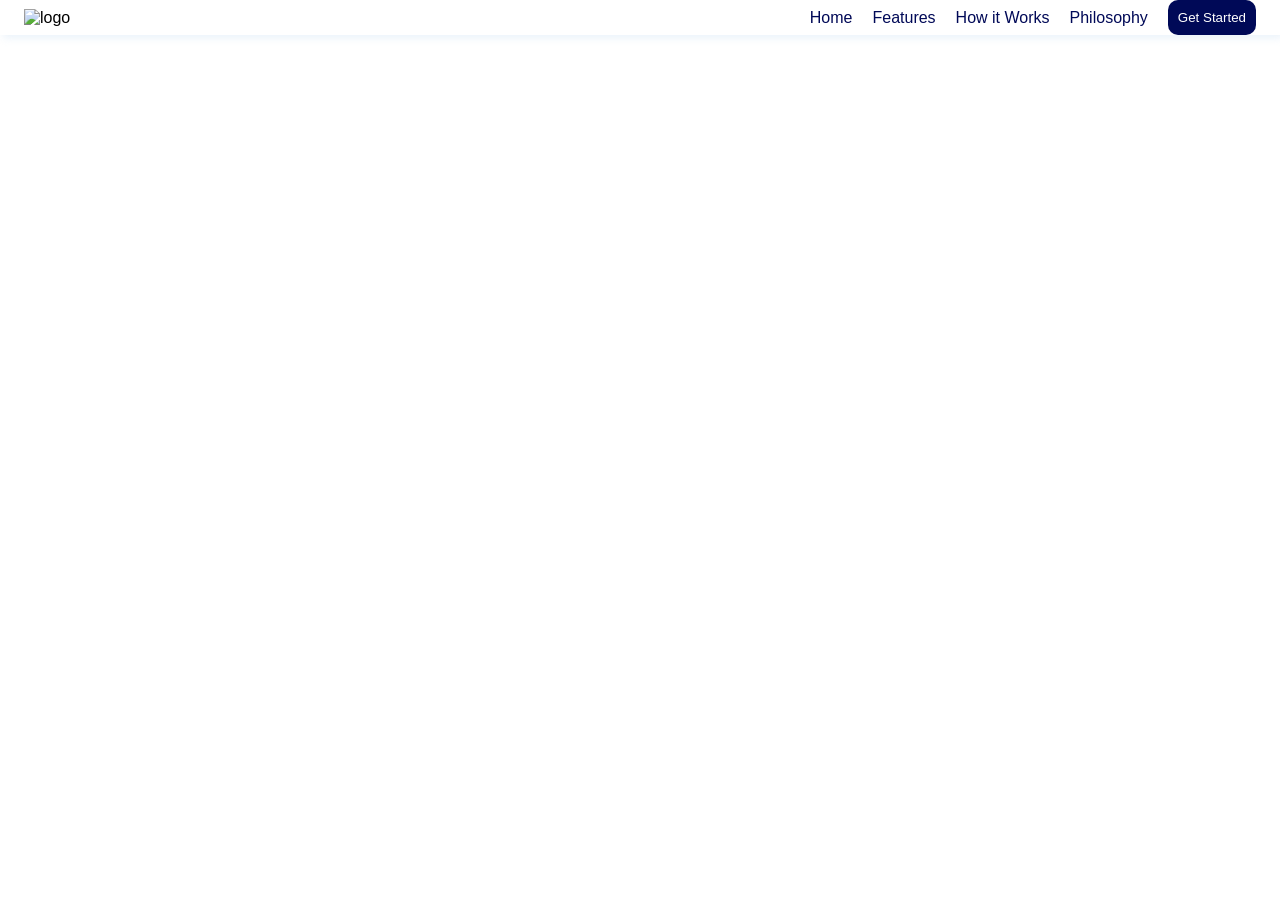
==== index.html @ 7e70143f "update script.js dan styles.css" ====
<!doctype html>
<html lang="en">
  <head>
    <meta charset="UTF-8" />
    <meta name="viewport" content="width=device-width, initial-scale=1.0" />
    <title>TARCHIVER-LITE</title>
    <link rel="stylesheet" href="assets/style.css" />
  </head>
  <body>
    <header>
      <nav>
        <div class="logo">
          <img
            src="assets/img/Logo_TArchiver_Lite-removebg-preview.png"
            alt="logo"
          />
        </div>
        <!-- menu untuk versi desktop -->
        <ul class="desktop-menu">
          <li><a href="#home">Home</a></li>
          <li><a href="#features">Features</a></li>
          <li><a href="#hiw">How it Works</a></li>
          <li><a href="#philosophy">Philosophy</a></li>
          <li><button>Get Started</button></li>
        </ul>
        <!-- Tombol Hamburger Menu -->
        <div class="hamburger-menu">
          <div class="bar"></div>
          <div class="bar"></div>
          <div class="bar"></div>
        </div>

        <!-- menu untuk versi mobile -->
        <ul class="mobile-menu">
          <li><a href="#home">Home</a></li>
          <li><a href="#features">Features</a></li>
          <li><a href="#hiw">How it Works</a></li>
          <li><a href="#philosophy">Philosophy</a></li>
          <li><button>Get Started</button></li>

          <button class="close-btn">V</button>
        </ul>
      </nav>
    </header>

    <main>
      <secttion id="home"></secttion>
      <section id="features"></section>
      <section id="hiw"></section>
      <section id="philosophy"></section>
    </main>

    <footer>

    </footer>
    <script src="assets/script.js"></script>
  </body>
</html>
---- assets/style.css ----
/* Reset CSS */
* {
  padding: 0;
  margin: 0;
  box-sizing: border-box;
  list-style: none;
  text-decoration: none;
}

:root {
  --background-color: #fff;
  --primary-color: #000957;
  --hover-color: #577bc1;
  --secondary-color: #ffeb00;
}

body {
  font-family: Arial, Helvetica, sans-serif;
}

/* Style navbar */
nav {
  position: fixed;
  background-color: #fff;
  width: 100%;
  display: flex;
  justify-content: space-between;
  align-items: center;
  padding: 0 1.5rem;
  box-shadow: 3px 3px 8px 0px rgba(187, 213, 239, 0.3);
}

nav .logo img {
  height: 50px;
  width: auto;
}

/* Style navbar desktop */
nav ul.desktop-menu {
  display: flex;
  align-items: center;
  gap: 20px;
}

/* Style list menu */
nav ul li a {
  color: var(--primary-color);
  position: relative;
}

nav ul li a::after {
  content: "";
  position: absolute;
  left: 0;
  bottom: 0;
  width: 0;
  height: 2px;
  background-color: var(--secondary-color);
  transition: width 0.5s ease;
}

nav ul li a:hover {
  color: var(--hover-color);
}

nav ul li a:hover::after {
  width: 100%;
}

nav ul li button {
  padding: 10px 10px;
  border: none;
  border-radius: 10px;
  color: var(--background-color);
  background-color: var(--primary-color);
  transition: all 0.2s ease-in-out;
}

nav ul li button:hover {
  color: var(--background-color);
  background-color: var(--hover-color);
}

/* Style hamburger-menu */
.hamburger-menu {
  width: 30px;
  height: 20px;
  display: none;
  flex-direction: column;
  justify-content: space-between;
  cursor: pointer;
}

.hamburger-menu .bar {
  height: 3px;
  width: 100%;
  background-color: var(--primary-color);
  transition: all 0.3s ease-in-out;
}

.hamburger-menu.is-active .bar:nth-child(1) {
  transform: translateY(9px) rotate(45deg);
}
.hamburger-menu.is-active .bar:nth-child(2) {
  opacity: 0;
}
.hamburger-menu.is-active .bar:nth-child(3) {
  transform: translateY(-9px) rotate(-45deg);
}

/* Style navbar mobile */
nav ul.mobile-menu {
  position: absolute;
  display: none;
  flex-direction: column;
  justify-content: center;
  align-items: center;
  gap: 20px;
  top: 0;
  left: 0;
  height: 100vh;
  padding: 1.5rem;
  width: 300px;
  background-color: var(--background-color);
  border-right: 2px solid var(--primary-color);
  box-shadow: 3px 3px 8px 0px rgba(187, 213, 239, 0.3);
  transition: ease-in-out;
}



nav ul.mobile-menu.is-open {
  display: flex;
}

/* Ukuran Tablet */
@media (max-width: 767px) {
  nav ul.desktop-menu li {
    display: none;
  }
  .hamburger-menu {
    display: flex;
  }
}

/* Ukuran Handphone */
@media (max-width: 480px) {
  nav ul.mobile-menu {
    width: 100%;
    height: 70vh;
    border-right: 0px;
    border-bottom: 2px solid var(--primary-color);
  }
  nav ul.mobile-menu .close-btn{
  content: "V";
  position: absolute;
  text-align: center;
  bottom: -15px;
  padding: 0.3rem;
  border-radius: 50px;
  width: 1.3rem;
  background-color: var(--primary-color);
  color: var(--secondary-color);
  border: none;
}
}
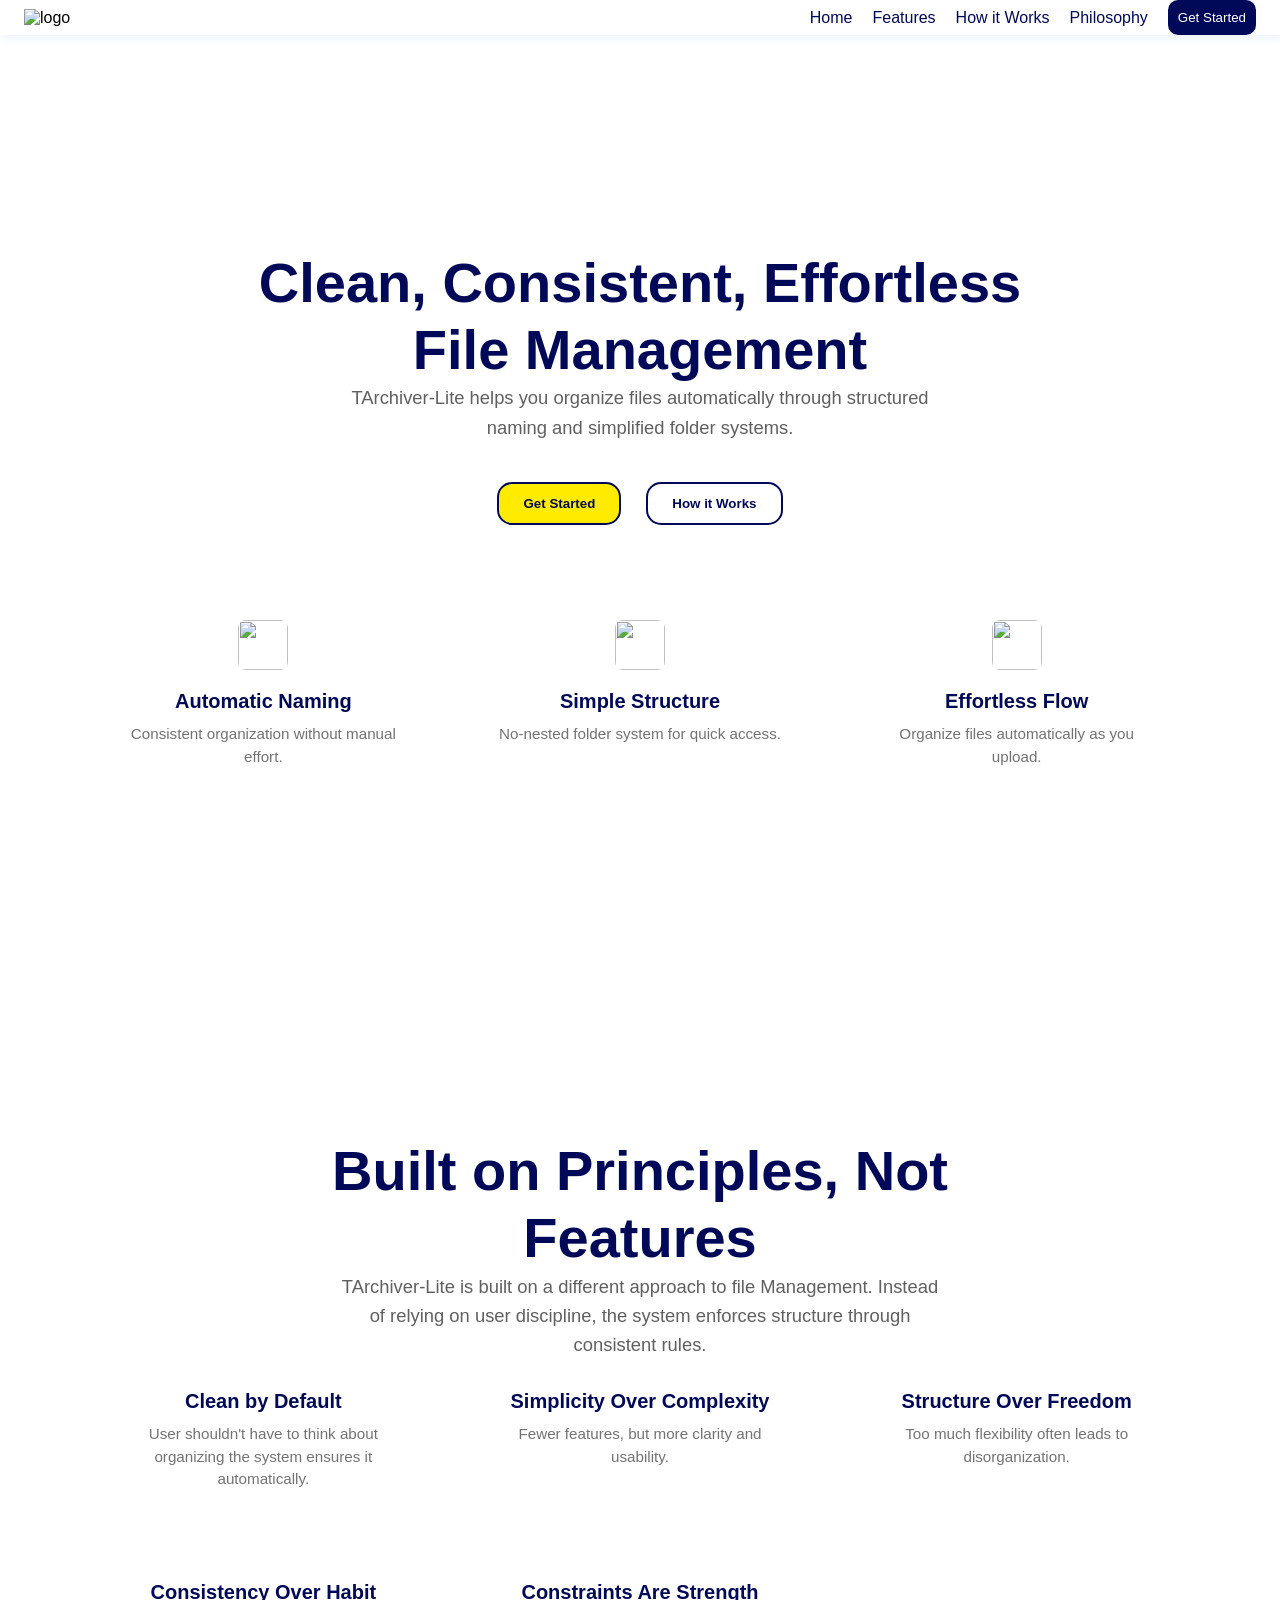
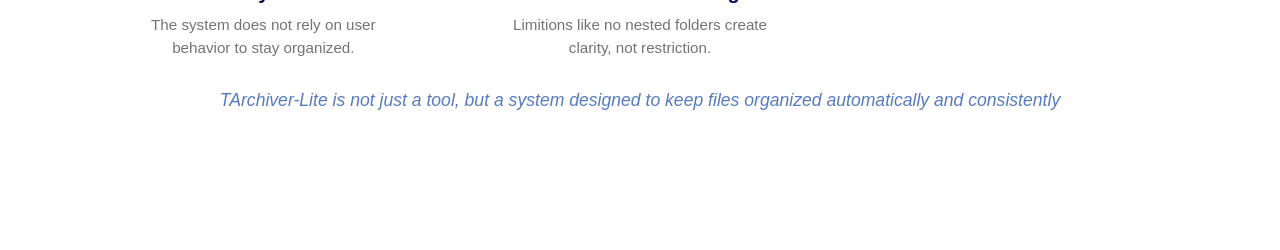
==== commit 12e4c058: "menambahkan section philosophy" ====
--- a/index.html
+++ b/index.html
@@ -44,15 +44,98 @@
     </header>
 
     <main>
-      <secttion id="home"></secttion>
+      <section id="home">
+        <div class="container-home">
+          <div class="hero-content">
+            <h1 class="title">Clean, Consistent, Effortless File Management</h1>
+            <p class="subtitle">
+              TArchiver-Lite helps you organize files automatically through
+              structured naming and simplified folder systems.
+            </p>
+          </div>
+
+          <div class="cta">
+            <button class="btn-primary">Get Started</button>
+            <button class="btn-secondary">How it Works</button>
+          </div>
+
+          <div class="features-points">
+            <div class="feature-card">
+              <img
+                src="assets/img/rename.svg"
+                alt=""
+                class="icon-placeholder"
+              />
+              <h3>Automatic Naming</h3>
+              <p>Consistent organization without manual effort.</p>
+            </div>
+            <div class="feature-card">
+              <img
+                src="assets/img/folder-open.svg"
+                alt=""
+                class="icon-placeholder"
+              />
+              <h3>Simple Structure</h3>
+              <p>No-nested folder system for quick access.</p>
+            </div>
+            <div class="feature-card">
+              <img
+                src="assets/img/swap-diagonal.svg"
+                alt=""
+                class="icon-placeholder"
+              />
+              <h3>Effortless Flow</h3>
+              <p>Organize files automatically as you upload.</p>
+            </div>
+          </div>
+        </div>
+      </section>
       <section id="features"></section>
       <section id="hiw"></section>
-      <section id="philosophy"></section>
+      <section id="philosophy">
+        <div class="container-philosophy">
+
+          <!-- Hero Philosophy -->
+           <div class="hero-philosophy">
+            <h1 class="title">Built on Principles, Not Features</h1>
+            <p class="subtitle">TArchiver-Lite is built on a different approach to file Management.
+            Instead of relying on user discipline, the system enforces structure through consistent rules.
+            </p>
+           </div>
+
+           <!-- Core Principles -->
+            <div class="feature-philosophy">
+              <div class="philosophy-card">
+                <h3>Clean by Default</h3>
+                <p>User shouldn't have to think about organizing the system ensures it automatically.</p>
+              </div>
+              <div class="philosophy-card">
+                <h3>Simplicity Over Complexity</h3>
+                <p>Fewer features, but more clarity and usability.</p>
+              </div>
+              <div class="philosophy-card">
+                <h3>Structure Over Freedom</h3>
+                <p>Too much flexibility often leads to disorganization.</p>
+              </div>
+              <div class="philosophy-card">
+                <h3>Consistency Over Habit</h3>
+                <p>The system does not rely on user behavior to stay organized.</p>
+              </div>
+              <div class="philosophy-card">
+                <h3>Constraints Are Strength</h3>
+                <p>Limitions like no nested folders create clarity, not restriction.</p>
+              </div>
+            </div>
+
+            <!-- Closing -->
+             <div class="closing-philosophy">
+              <p>TArchiver-Lite is not just a tool, but a system designed to keep files organized automatically and consistently</p>
+             </div>
+        </div>
+      </section>
     </main>
 
-    <footer>
-
-    </footer>
+    <footer></footer>
     <script src="assets/script.js"></script>
   </body>
 </html>
--- a/assets/style.css
+++ b/assets/style.css
@@ -16,6 +16,13 @@
 
 body {
   font-family: Arial, Helvetica, sans-serif;
+  display: flex;
+  flex-direction: column;
+}
+
+header{
+  background-color: var(--background-color);
+  z-index: 1000;
 }
 
 /* Style navbar */
@@ -28,6 +35,7 @@
   align-items: center;
   padding: 0 1.5rem;
   box-shadow: 3px 3px 8px 0px rgba(187, 213, 239, 0.3);
+  z-index: 1000;
 }
 
 nav .logo img {
@@ -121,13 +129,162 @@
   height: 100vh;
   padding: 1.5rem;
   width: 300px;
+  background-color: white;
+  border-right: 2px solid var(--primary-color);
+  transition: ease-in-out;
+  z-index: 1000;
+}
+
+
+main{
+  display: flex;
+  flex-direction: column;
+  margin-top: 50px;
+}
+
+/* Style home */
+section#home,
+section#philosophy{
+  padding: 3rem 0 0;
+  display: flex;
+  width: 100%;
+  min-height: 100vh;
   background-color: var(--background-color);
-  border-right: 2px solid var(--primary-color);
-  box-shadow: 3px 3px 8px 0px rgba(187, 213, 239, 0.3);
-  transition: ease-in-out;
-}
-
-
+  align-items: center;
+  justify-content: center;
+}
+
+.container-home,
+.container-philosophy {
+  max-width: 1100px;
+  width: 100%;
+  text-align: center;
+}
+
+.hero-content{
+  margin-bottom: 40px;
+}
+
+.title{
+  font-size: clamp(2rem, 5vw, 3.5rem);
+  line-height: 1.2;
+  margin-bottom: 20px;
+  max-width: 800px;
+  margin : 0 auto 0 auto;
+  color: var(--primary-color);
+}
+
+.subtitle{
+  font-size: clamp(0.10rem, 5vw, 1.15rem);
+  line-height: 1.6;
+  max-width: 600px;
+  margin: 0 auto;
+  opacity: 0.8;
+  color: #393939;
+}
+
+.cta{
+  display: flex;
+  gap: 25px;
+  justify-content: center;
+  margin-bottom: 65px;
+}
+
+.cta button{
+  padding: 12px 24px;
+  cursor: pointer;
+  font-weight: 600;
+  color: var(--primary-color);
+  border: 2px solid var(--primary-color);
+  border-radius: 15px;
+}
+
+.cta button.btn-primary{
+  background-color: var(--secondary-color);
+  transition: all 0.3s ease;
+}
+.cta button.btn-primary:hover{
+  background-color: #fbf28d;
+  transform: scale(1.05);
+  color: #343d8a;
+}
+
+.cta button.btn-secondary{
+  background-color: transparent;
+  transition: all 0.3s ease;
+}
+.cta button.btn-secondary:hover{
+  background-color: var(--primary-color);
+  color: var(--background-color)
+}
+
+
+.features-points {
+  display: grid;
+  grid-template-columns: repeat(auto-fit, minmax(280px, 1fr));
+  gap: 30px;
+}
+
+.feature-card {
+  padding: 30px;
+  display: flex;
+  flex-direction: column;
+  align-items: center;
+}
+
+.icon-placeholder {
+  width: 50px;
+  height: 50px;
+  margin-bottom: 20px;
+  fill: var(--secondary-color);
+  border-radius: 8px;
+}
+
+.feature-card h3 {
+  margin-bottom: 10px;
+  font-size: 1.25rem;
+  color: var(--primary-color);
+}
+
+.feature-card p {
+  font-size: 0.95rem;
+  line-height: 1.5;
+  opacity: 0.7;
+  color: #393939;
+}
+
+/* Philosophy-Style */
+.feature-philosophy {
+  display: grid;
+  grid-template-columns: repeat(auto-fit, minmax(280px, 1fr));
+  gap: 30px;
+}
+
+.philosophy-card {
+  padding: 30px;
+  display: flex;
+  flex-direction: column;
+  align-items: center;
+}
+
+.philosophy-card h3 {
+  margin-bottom: 10px;
+  font-size: 1.25rem;
+  color: var(--primary-color);
+}
+
+.philosophy-card p{
+  font-size: 0.95rem;
+  line-height: 1.5;
+  opacity: 0.7;
+  color: #393939;
+}
+
+.closing-philosophy p{
+  font-size: 1.1rem;
+  font-style: italic;
+  color: var(--hover-color);
+}
 
 nav ul.mobile-menu.is-open {
   display: flex;
@@ -141,6 +298,7 @@
   .hamburger-menu {
     display: flex;
   }
+  
 }
 
 /* Ukuran Handphone */
@@ -163,4 +321,13 @@
   color: var(--secondary-color);
   border: none;
 }
-}
+.cta {
+    flex-direction: column; /* Tombol jadi tumpuk di layar kecil */
+    align-items: center;
+  }
+  
+  .cta button {
+    width: 100%;
+    max-width: 300px;
+  }
+}
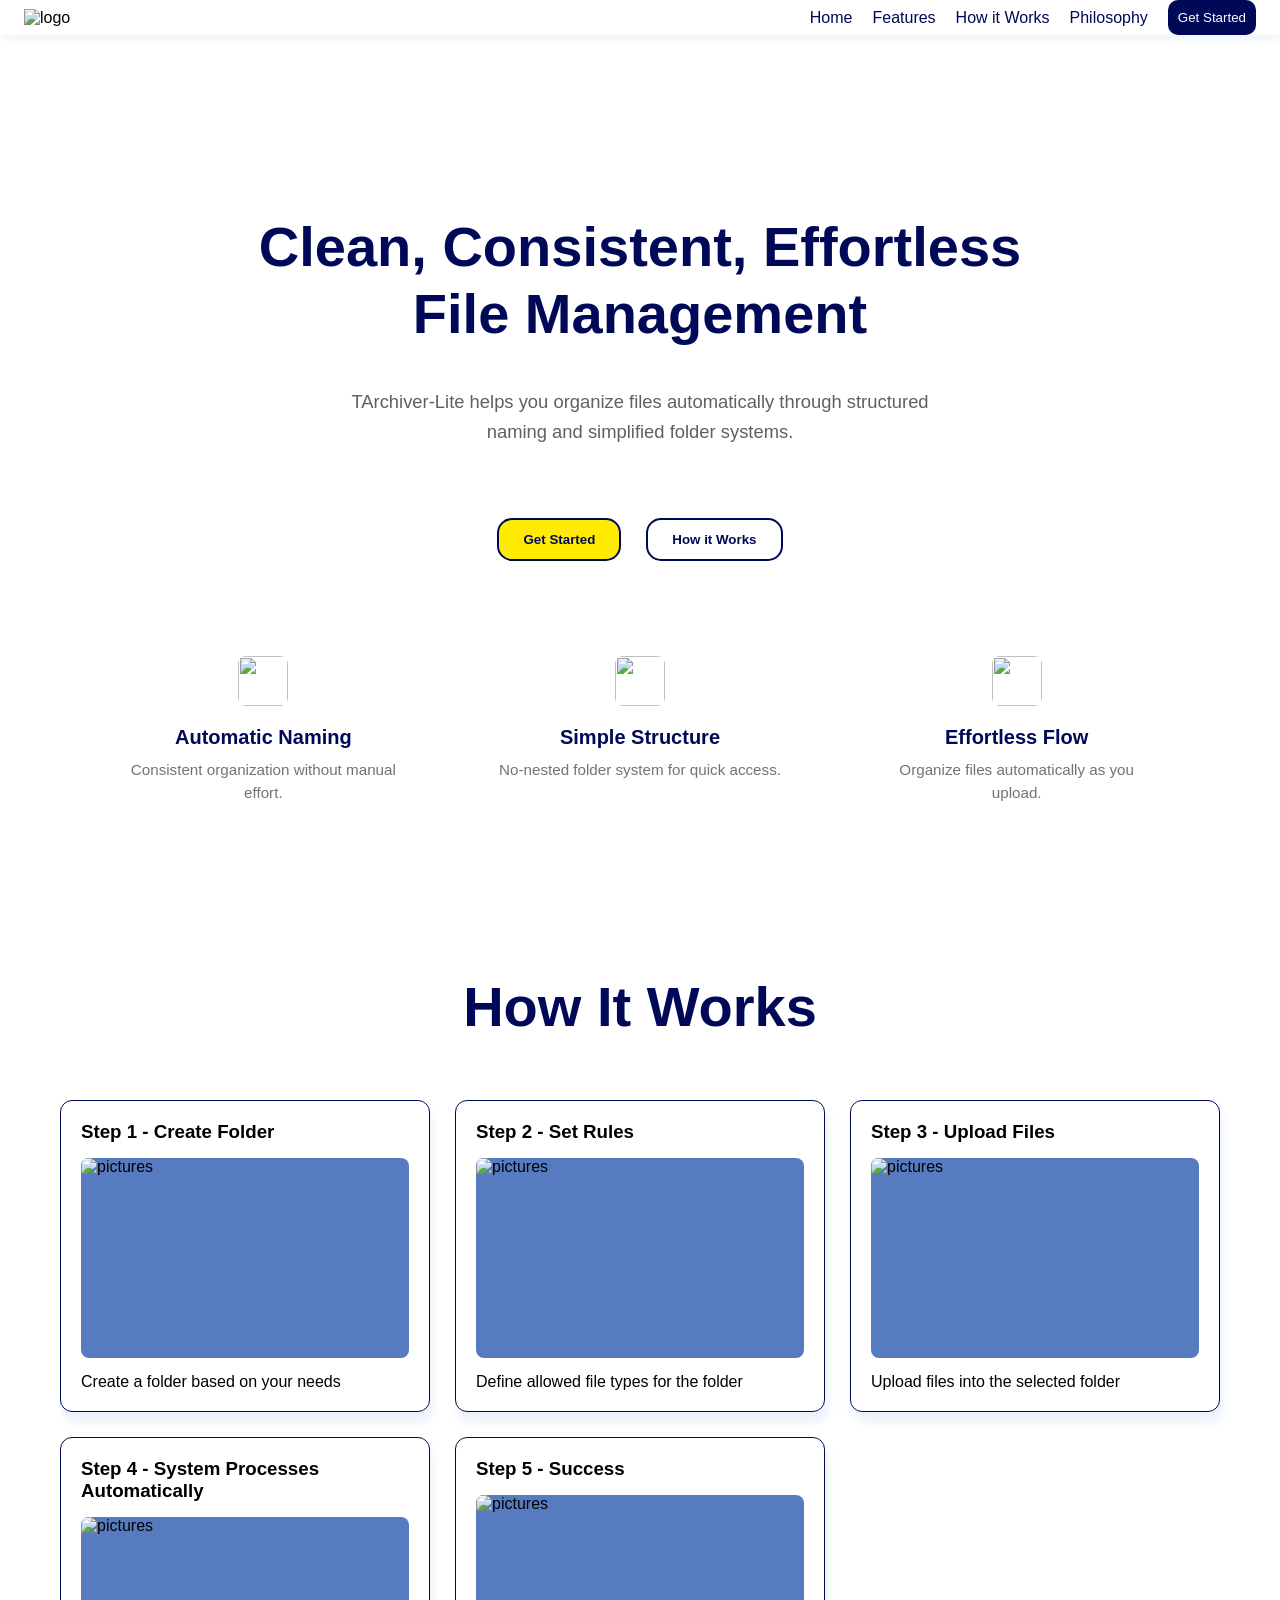
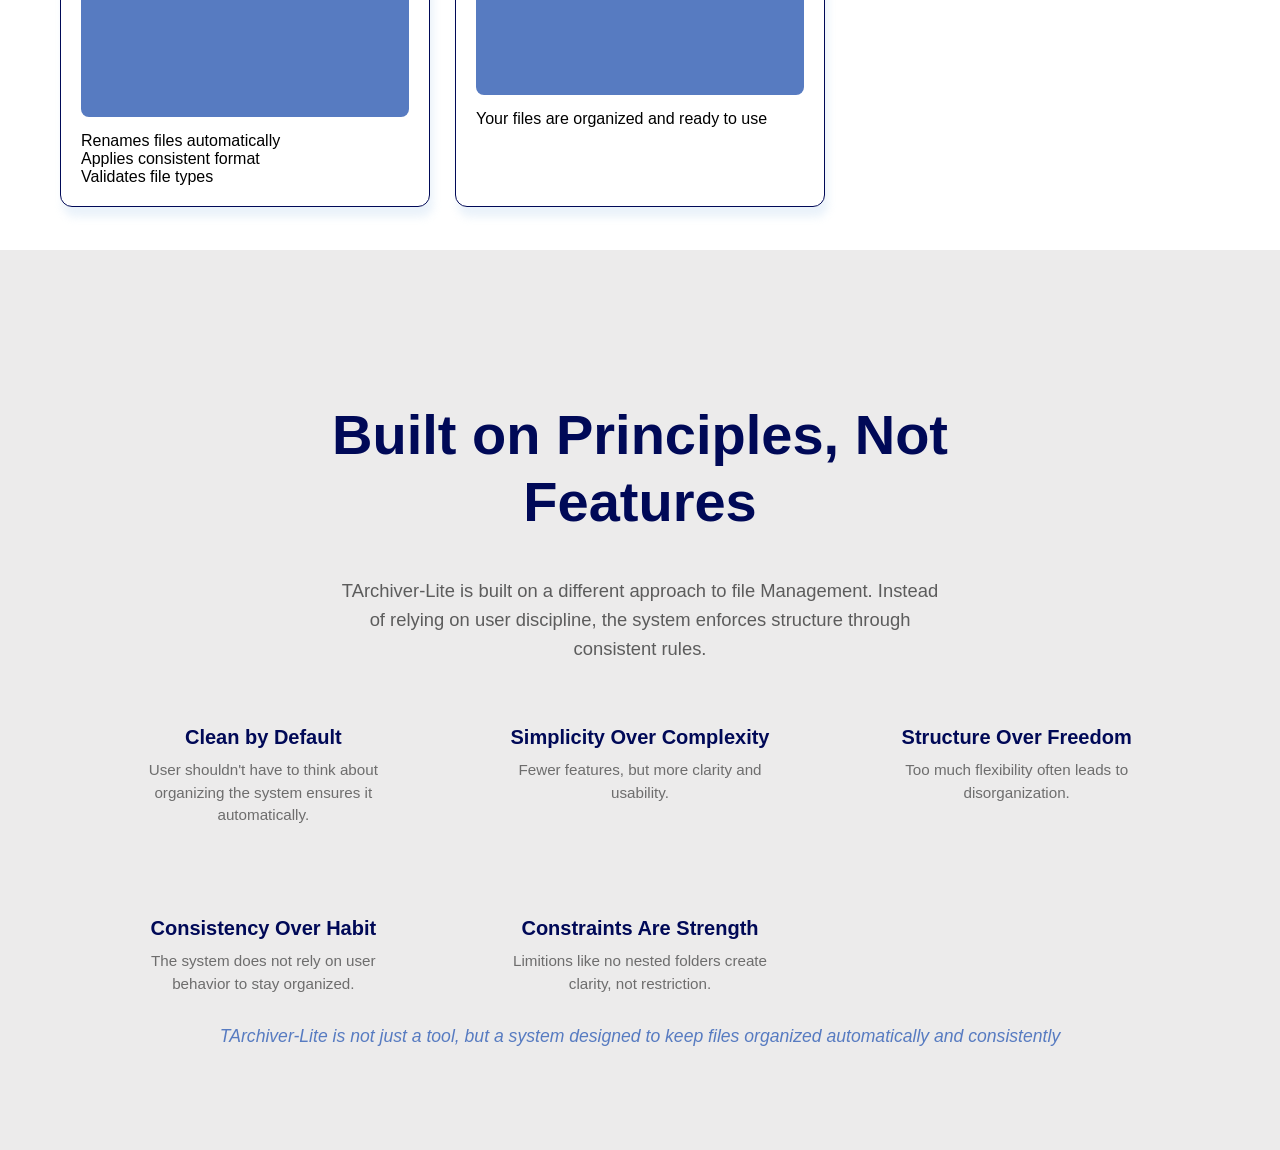
==== commit bfc93197: "menambahkan section How It Works dan stylenya" ====
--- a/index.html
+++ b/index.html
@@ -1,141 +1,173 @@
 <!doctype html>
 <html lang="en">
-  <head>
-    <meta charset="UTF-8" />
-    <meta name="viewport" content="width=device-width, initial-scale=1.0" />
-    <title>TARCHIVER-LITE</title>
-    <link rel="stylesheet" href="assets/style.css" />
-  </head>
-  <body>
-    <header>
-      <nav>
-        <div class="logo">
-          <img
-            src="assets/img/Logo_TArchiver_Lite-removebg-preview.png"
-            alt="logo"
-          />
-        </div>
-        <!-- menu untuk versi desktop -->
-        <ul class="desktop-menu">
-          <li><a href="#home">Home</a></li>
-          <li><a href="#features">Features</a></li>
-          <li><a href="#hiw">How it Works</a></li>
-          <li><a href="#philosophy">Philosophy</a></li>
-          <li><button>Get Started</button></li>
-        </ul>
-        <!-- Tombol Hamburger Menu -->
-        <div class="hamburger-menu">
-          <div class="bar"></div>
-          <div class="bar"></div>
-          <div class="bar"></div>
+
+<head>
+  <meta charset="UTF-8" />
+  <meta name="viewport" content="width=device-width, initial-scale=1.0" />
+  <title>TARCHIVER-LITE</title>
+  <link rel="stylesheet" href="assets/style.css" />
+</head>
+
+<body>
+  <header>
+    <nav>
+      <div class="logo">
+        <img src="assets/img/Logo_TArchiver_Lite-removebg-preview.png" alt="logo" />
+      </div>
+      <!-- menu untuk versi desktop -->
+      <ul class="desktop-menu">
+        <li><a href="#home">Home</a></li>
+        <li><a href="#features">Features</a></li>
+        <li><a href="#hiw">How it Works</a></li>
+        <li><a href="#philosophy">Philosophy</a></li>
+        <li><button>Get Started</button></li>
+      </ul>
+      <!-- Tombol Hamburger Menu -->
+      <div class="hamburger-menu">
+        <div class="bar"></div>
+        <div class="bar"></div>
+        <div class="bar"></div>
+      </div>
+
+      <!-- menu untuk versi mobile -->
+      <ul class="mobile-menu">
+        <li><a href="#home">Home</a></li>
+        <li><a href="#features">Features</a></li>
+        <li><a href="#hiw">How it Works</a></li>
+        <li><a href="#philosophy">Philosophy</a></li>
+        <li><button>Get Started</button></li>
+
+        <button class="close-btn">V</button>
+      </ul>
+    </nav>
+  </header>
+
+  <main>
+    <section id="home">
+      <div class="container-home">
+        <div class="hero-content">
+          <h1 class="title">Clean, Consistent, Effortless File Management</h1>
+          <p class="subtitle">
+            TArchiver-Lite helps you organize files automatically through
+            structured naming and simplified folder systems.
+          </p>
         </div>
 
-        <!-- menu untuk versi mobile -->
-        <ul class="mobile-menu">
-          <li><a href="#home">Home</a></li>
-          <li><a href="#features">Features</a></li>
-          <li><a href="#hiw">How it Works</a></li>
-          <li><a href="#philosophy">Philosophy</a></li>
-          <li><button>Get Started</button></li>
+        <div class="cta">
+          <button class="btn-primary">Get Started</button>
+          <button class="btn-secondary">How it Works</button>
+        </div>
 
-          <button class="close-btn">V</button>
-        </ul>
-      </nav>
-    </header>
-
-    <main>
-      <section id="home">
-        <div class="container-home">
-          <div class="hero-content">
-            <h1 class="title">Clean, Consistent, Effortless File Management</h1>
-            <p class="subtitle">
-              TArchiver-Lite helps you organize files automatically through
-              structured naming and simplified folder systems.
-            </p>
+        <div class="features-points">
+          <div class="feature-card">
+            <img src="assets/img/rename.svg" alt="" class="icon-placeholder" />
+            <h3>Automatic Naming</h3>
+            <p>Consistent organization without manual effort.</p>
           </div>
-
-          <div class="cta">
-            <button class="btn-primary">Get Started</button>
-            <button class="btn-secondary">How it Works</button>
+          <div class="feature-card">
+            <img src="assets/img/folder-open.svg" alt="" class="icon-placeholder" />
+            <h3>Simple Structure</h3>
+            <p>No-nested folder system for quick access.</p>
           </div>
-
-          <div class="features-points">
-            <div class="feature-card">
-              <img
-                src="assets/img/rename.svg"
-                alt=""
-                class="icon-placeholder"
-              />
-              <h3>Automatic Naming</h3>
-              <p>Consistent organization without manual effort.</p>
-            </div>
-            <div class="feature-card">
-              <img
-                src="assets/img/folder-open.svg"
-                alt=""
-                class="icon-placeholder"
-              />
-              <h3>Simple Structure</h3>
-              <p>No-nested folder system for quick access.</p>
-            </div>
-            <div class="feature-card">
-              <img
-                src="assets/img/swap-diagonal.svg"
-                alt=""
-                class="icon-placeholder"
-              />
-              <h3>Effortless Flow</h3>
-              <p>Organize files automatically as you upload.</p>
-            </div>
+          <div class="feature-card">
+            <img src="assets/img/swap-diagonal.svg" alt="" class="icon-placeholder" />
+            <h3>Effortless Flow</h3>
+            <p>Organize files automatically as you upload.</p>
           </div>
         </div>
-      </section>
-      <section id="features"></section>
-      <section id="hiw"></section>
-      <section id="philosophy">
-        <div class="container-philosophy">
+      </div>
+    </section>
+    <section id="features"></section>
 
-          <!-- Hero Philosophy -->
-           <div class="hero-philosophy">
-            <h1 class="title">Built on Principles, Not Features</h1>
-            <p class="subtitle">TArchiver-Lite is built on a different approach to file Management.
+    <!-- How It Works -->
+ <section id="hiw">
+  <h1 class="title">How It Works</h1>
+
+  <div class="container-hiw">
+    <div class="card-hiw">
+      <h3 class="title-card">Step 1 - <span>Create Folder</span></h3>
+      <img class="img-hiw" alt="pictures">
+      <p>Create a folder based on your needs</p>
+    </div>
+
+    <div class="card-hiw">
+      <h3 class="title-card">Step 2 - <span>Set Rules</span></h3>
+      <img class="img-hiw" alt="pictures">
+      <p>Define allowed file types for the folder</p>
+    </div>
+
+    <div class="card-hiw">
+      <h3 class="title-card">Step 3 - <span>Upload Files</span></h3>
+      <img class="img-hiw" alt="pictures">
+      <p>Upload files into the selected folder</p>
+    </div>
+
+    <div class="card-hiw">
+      <h3 class="title-card">Step 4 - <span>System Processes Automatically</span></h3>
+      <img class="img-hiw" alt="pictures">
+      <ol>
+        <li><p>Renames files automatically</p></li>
+        <li><p>Applies consistent format</p></li>
+        <li><p>Validates file types</p></li>
+      </ol>
+    </div>
+
+    <div class="card-hiw">
+      <h3 class="title-card">Step 5 - <span>Success</span></h3>
+      <img class="img-hiw" alt="pictures">
+      <p>Your files are organized and ready to use</p>
+    </div>
+  </div>
+</section>
+
+
+
+    <section id="philosophy">
+      <div class="container-philosophy">
+
+        <!-- Hero Philosophy -->
+        <div class="hero-philosophy">
+          <h1 class="title">Built on Principles, Not Features</h1>
+          <p class="subtitle">TArchiver-Lite is built on a different approach to file Management.
             Instead of relying on user discipline, the system enforces structure through consistent rules.
-            </p>
-           </div>
+          </p>
+        </div>
 
-           <!-- Core Principles -->
-            <div class="feature-philosophy">
-              <div class="philosophy-card">
-                <h3>Clean by Default</h3>
-                <p>User shouldn't have to think about organizing the system ensures it automatically.</p>
-              </div>
-              <div class="philosophy-card">
-                <h3>Simplicity Over Complexity</h3>
-                <p>Fewer features, but more clarity and usability.</p>
-              </div>
-              <div class="philosophy-card">
-                <h3>Structure Over Freedom</h3>
-                <p>Too much flexibility often leads to disorganization.</p>
-              </div>
-              <div class="philosophy-card">
-                <h3>Consistency Over Habit</h3>
-                <p>The system does not rely on user behavior to stay organized.</p>
-              </div>
-              <div class="philosophy-card">
-                <h3>Constraints Are Strength</h3>
-                <p>Limitions like no nested folders create clarity, not restriction.</p>
-              </div>
-            </div>
+        <!-- Core Principles -->
+        <div class="feature-philosophy">
+          <div class="philosophy-card">
+            <h3>Clean by Default</h3>
+            <p>User shouldn't have to think about organizing the system ensures it automatically.</p>
+          </div>
+          <div class="philosophy-card">
+            <h3>Simplicity Over Complexity</h3>
+            <p>Fewer features, but more clarity and usability.</p>
+          </div>
+          <div class="philosophy-card">
+            <h3>Structure Over Freedom</h3>
+            <p>Too much flexibility often leads to disorganization.</p>
+          </div>
+          <div class="philosophy-card">
+            <h3>Consistency Over Habit</h3>
+            <p>The system does not rely on user behavior to stay organized.</p>
+          </div>
+          <div class="philosophy-card">
+            <h3>Constraints Are Strength</h3>
+            <p>Limitions like no nested folders create clarity, not restriction.</p>
+          </div>
+        </div>
 
-            <!-- Closing -->
-             <div class="closing-philosophy">
-              <p>TArchiver-Lite is not just a tool, but a system designed to keep files organized automatically and consistently</p>
-             </div>
+        <!-- Closing -->
+        <div class="closing-philosophy">
+          <p>TArchiver-Lite is not just a tool, but a system designed to keep files organized automatically and
+            consistently</p>
         </div>
-      </section>
-    </main>
+      </div>
+    </section>
+  </main>
 
-    <footer></footer>
-    <script src="assets/script.js"></script>
-  </body>
-</html>
+  <footer></footer>
+  <script src="assets/script.js"></script>
+</body>
+
+</html>
--- a/assets/style.css
+++ b/assets/style.css
@@ -20,7 +20,7 @@
   flex-direction: column;
 }
 
-header{
+header {
   background-color: var(--background-color);
   z-index: 1000;
 }
@@ -135,8 +135,7 @@
   z-index: 1000;
 }
 
-
-main{
+main {
   display: flex;
   flex-direction: column;
   margin-top: 50px;
@@ -144,7 +143,7 @@
 
 /* Style home */
 section#home,
-section#philosophy{
+section#philosophy {
   padding: 3rem 0 0;
   display: flex;
   width: 100%;
@@ -161,36 +160,37 @@
   text-align: center;
 }
 
-.hero-content{
+.hero-content {
   margin-bottom: 40px;
 }
 
-.title{
+.title {
   font-size: clamp(2rem, 5vw, 3.5rem);
   line-height: 1.2;
-  margin-bottom: 20px;
   max-width: 800px;
-  margin : 0 auto 0 auto;
-  color: var(--primary-color);
-}
-
-.subtitle{
-  font-size: clamp(0.10rem, 5vw, 1.15rem);
+  margin: 0 auto 0 auto;
+  padding-bottom: 2.5rem;
+  color: var(--primary-color);
+}
+
+.subtitle {
+  font-size: clamp(0.1rem, 5vw, 1.15rem);
   line-height: 1.6;
   max-width: 600px;
   margin: 0 auto;
   opacity: 0.8;
   color: #393939;
-}
-
-.cta{
+  padding-bottom: 2rem;
+}
+
+.cta {
   display: flex;
   gap: 25px;
   justify-content: center;
   margin-bottom: 65px;
 }
 
-.cta button{
+.cta button {
   padding: 12px 24px;
   cursor: pointer;
   font-weight: 600;
@@ -199,25 +199,24 @@
   border-radius: 15px;
 }
 
-.cta button.btn-primary{
+.cta button.btn-primary {
   background-color: var(--secondary-color);
   transition: all 0.3s ease;
 }
-.cta button.btn-primary:hover{
+.cta button.btn-primary:hover {
   background-color: #fbf28d;
   transform: scale(1.05);
   color: #343d8a;
 }
 
-.cta button.btn-secondary{
+.cta button.btn-secondary {
   background-color: transparent;
   transition: all 0.3s ease;
 }
-.cta button.btn-secondary:hover{
+.cta button.btn-secondary:hover {
   background-color: var(--primary-color);
-  color: var(--background-color)
-}
-
+  color: var(--background-color);
+}
 
 .features-points {
   display: grid;
@@ -273,14 +272,17 @@
   color: var(--primary-color);
 }
 
-.philosophy-card p{
+section#philosophy{
+  background-color: rgb(236, 235, 235);
+}
+.philosophy-card p {
   font-size: 0.95rem;
   line-height: 1.5;
   opacity: 0.7;
   color: #393939;
 }
 
-.closing-philosophy p{
+.closing-philosophy p {
   font-size: 1.1rem;
   font-style: italic;
   color: var(--hover-color);
@@ -290,6 +292,45 @@
   display: flex;
 }
 
+/* How It Works Style */
+
+section#hiw {
+  display: flex;
+  flex-direction: column;
+  justify-content: center;
+  align-items: center;
+  width: 100%;
+  min-height: 100vh;
+}
+.container-hiw {
+  display: grid;
+  grid-template-columns: repeat(auto-fit, minmax(280px, 1fr));
+  gap: 25px;
+  max-width: 1200px;
+  margin: 0 auto;
+  padding: 20px;
+}
+
+.card-hiw {
+  display: flex;
+  flex-direction: column;
+  padding: 20px;
+  border-radius: 12px;
+  border: 1px solid var(--primary-color);
+  box-shadow: 3px 10px 8px 0px rgba(187, 213, 239, 0.3);
+}
+
+.img-hiw {
+  width: 100%;
+  height: 200px;
+  object-fit: cover;
+  border-radius: 8px;
+  margin: 15px 0;
+  background-color: var(--hover-color);
+}
+
+@media (max-width: 480px) {
+}
 /* Ukuran Tablet */
 @media (max-width: 767px) {
   nav ul.desktop-menu li {
@@ -298,7 +339,11 @@
   .hamburger-menu {
     display: flex;
   }
-  
+
+  .container-hiw {
+    grid-template-columns: repeat(auto-fit, minmax(250px, 1fr));
+    gap: 20px;
+  }
 }
 
 /* Ukuran Handphone */
@@ -309,25 +354,33 @@
     border-right: 0px;
     border-bottom: 2px solid var(--primary-color);
   }
-  nav ul.mobile-menu .close-btn{
-  content: "V";
-  position: absolute;
-  text-align: center;
-  bottom: -15px;
-  padding: 0.3rem;
-  border-radius: 50px;
-  width: 1.3rem;
-  background-color: var(--primary-color);
-  color: var(--secondary-color);
-  border: none;
-}
-.cta {
-    flex-direction: column; /* Tombol jadi tumpuk di layar kecil */
+  nav ul.mobile-menu .close-btn {
+    content: "V";
+    position: absolute;
+    text-align: center;
+    bottom: -15px;
+    padding: 0.3rem;
+    border-radius: 50px;
+    width: 1.3rem;
+    background-color: var(--primary-color);
+    color: var(--secondary-color);
+    border: none;
+  }
+  .cta {
+    flex-direction: column;
     align-items: center;
   }
-  
+
   .cta button {
     width: 100%;
     max-width: 300px;
   }
-}
+
+  .container-hiw {
+    grid-template-columns: 1fr;
+  }
+
+  .title {
+    font-size: 1.8rem;
+  }
+}
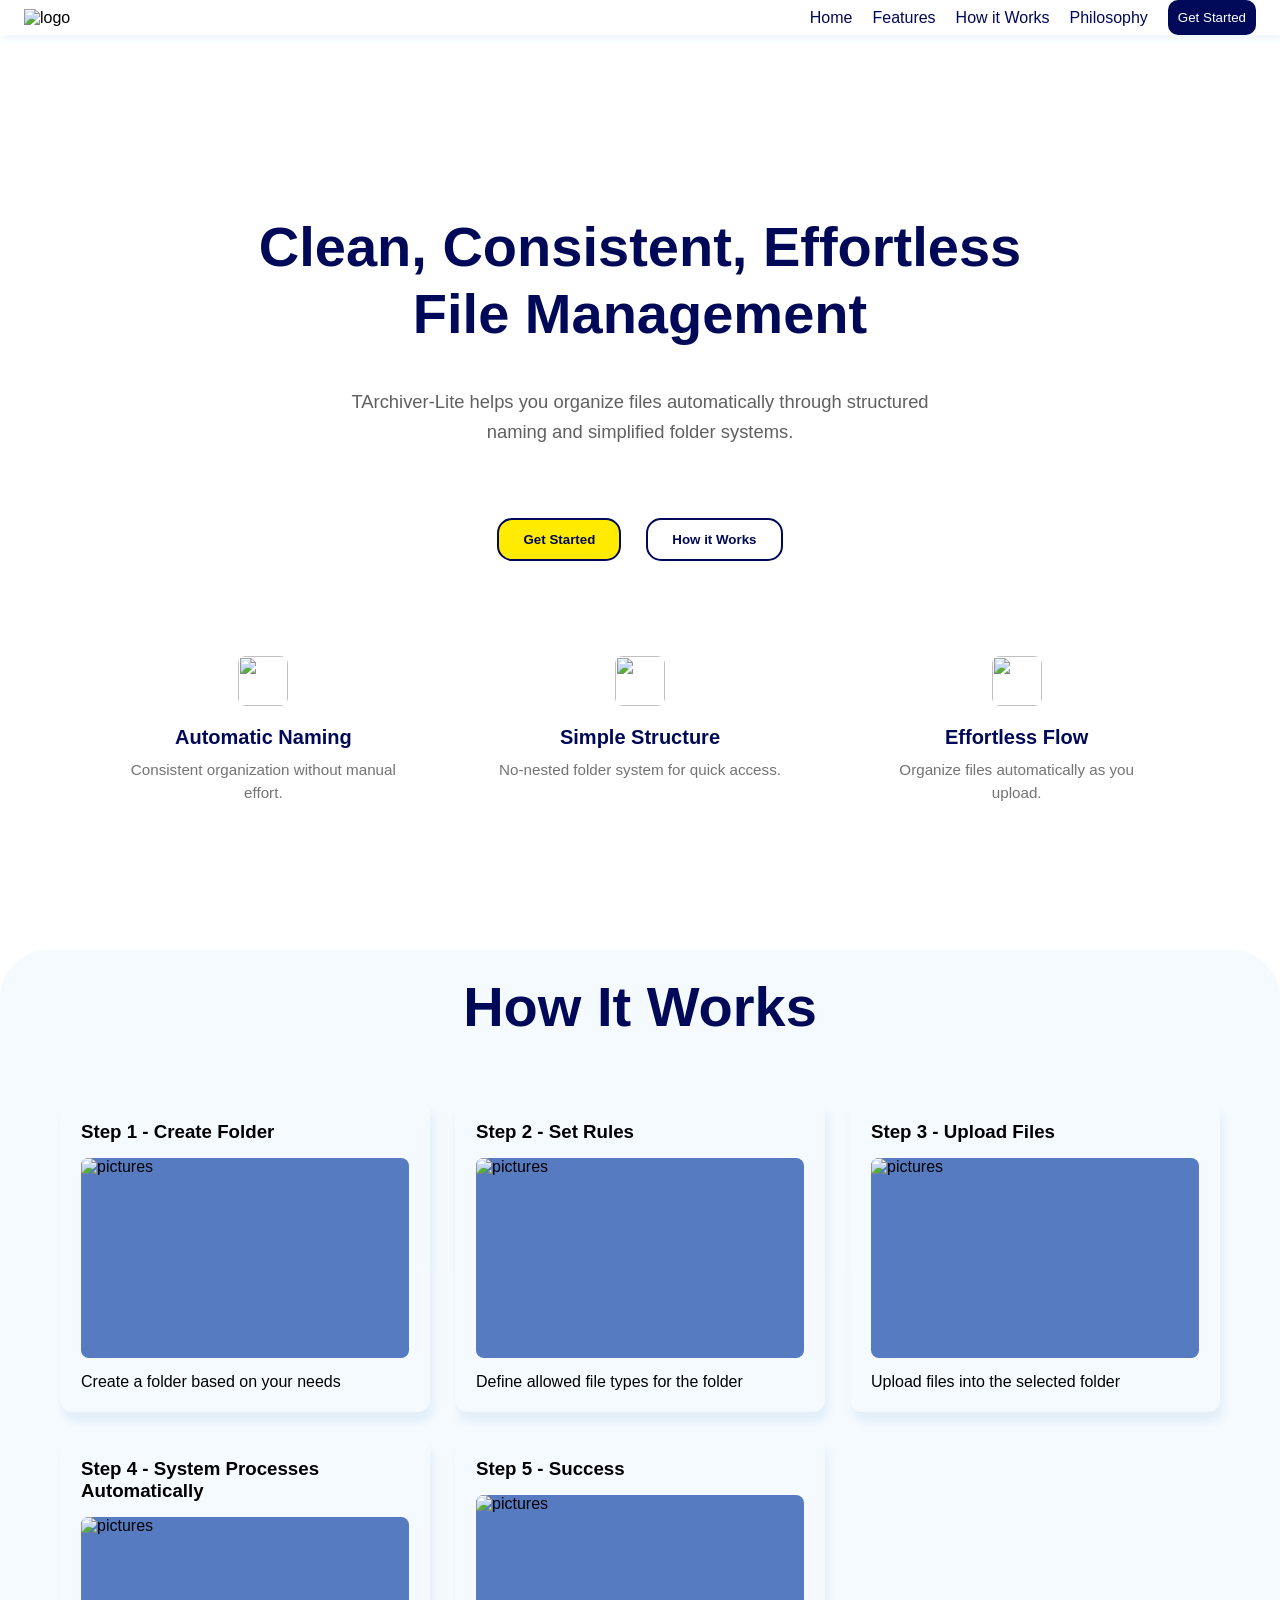
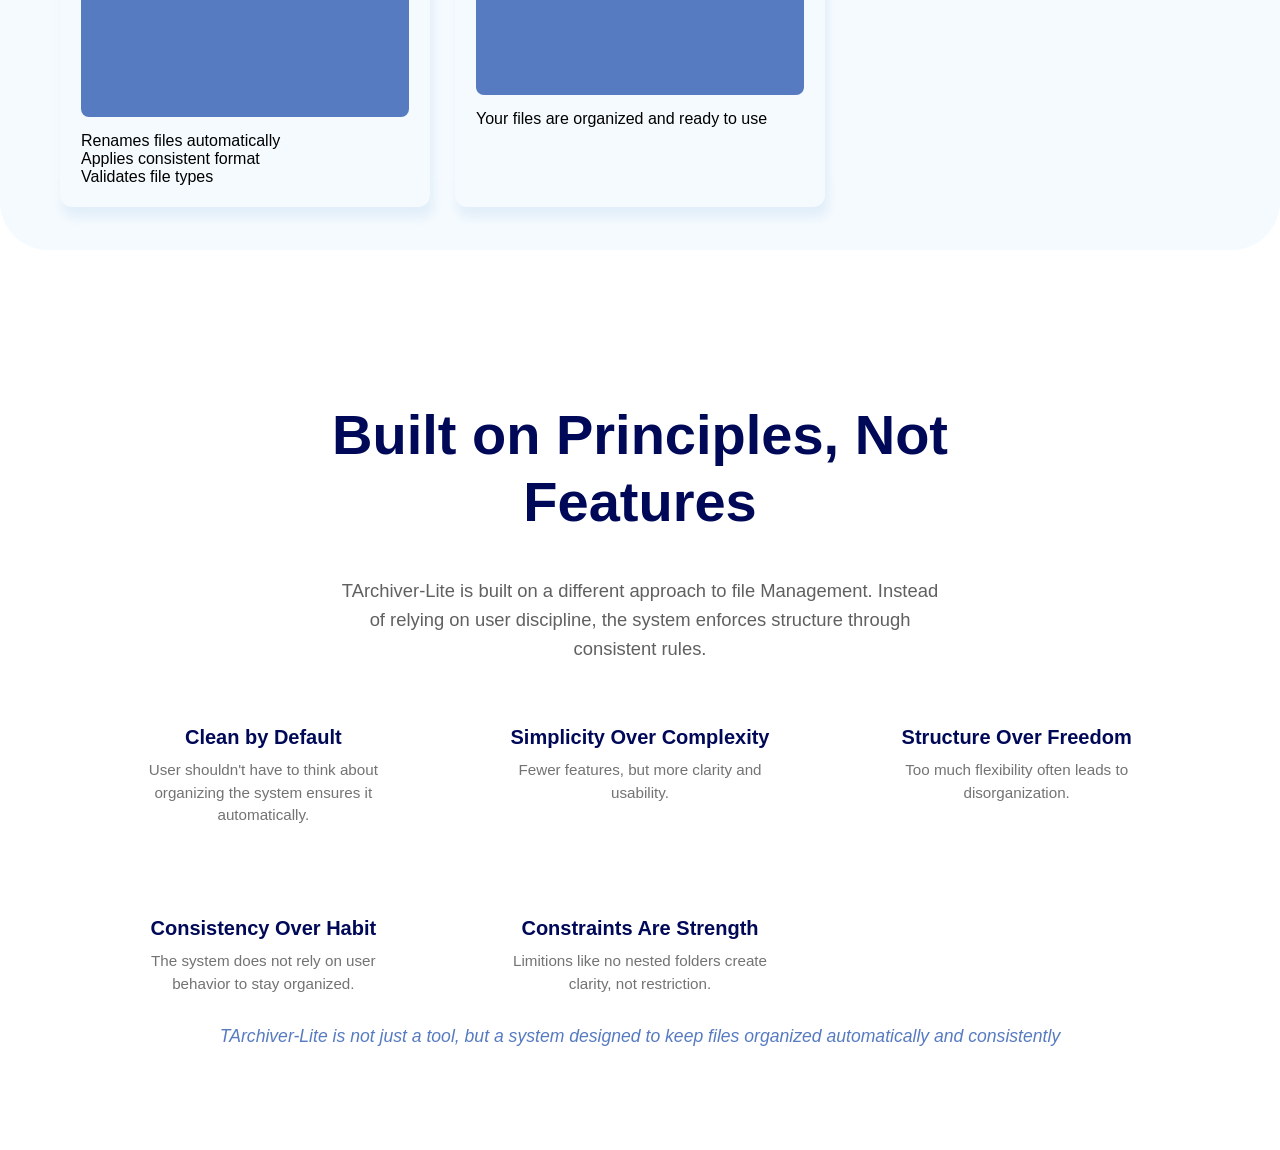
==== commit 499f3436: "edit style.css" ====
--- a/index.html
+++ b/index.html
@@ -80,45 +80,51 @@
     <section id="features"></section>
 
     <!-- How It Works -->
- <section id="hiw">
-  <h1 class="title">How It Works</h1>
+    <section id="hiw">
+      <h1 class="title">How It Works</h1>
 
-  <div class="container-hiw">
-    <div class="card-hiw">
-      <h3 class="title-card">Step 1 - <span>Create Folder</span></h3>
-      <img class="img-hiw" alt="pictures">
-      <p>Create a folder based on your needs</p>
-    </div>
+      <div class="container-hiw">
+        <div class="card-hiw">
+          <h3 class="title-card">Step 1 - <span>Create Folder</span></h3>
+          <img class="img-hiw" alt="pictures">
+          <p>Create a folder based on your needs</p>
+        </div>
 
-    <div class="card-hiw">
-      <h3 class="title-card">Step 2 - <span>Set Rules</span></h3>
-      <img class="img-hiw" alt="pictures">
-      <p>Define allowed file types for the folder</p>
-    </div>
+        <div class="card-hiw">
+          <h3 class="title-card">Step 2 - <span>Set Rules</span></h3>
+          <img class="img-hiw" alt="pictures">
+          <p>Define allowed file types for the folder</p>
+        </div>
 
-    <div class="card-hiw">
-      <h3 class="title-card">Step 3 - <span>Upload Files</span></h3>
-      <img class="img-hiw" alt="pictures">
-      <p>Upload files into the selected folder</p>
-    </div>
+        <div class="card-hiw">
+          <h3 class="title-card">Step 3 - <span>Upload Files</span></h3>
+          <img class="img-hiw" alt="pictures">
+          <p>Upload files into the selected folder</p>
+        </div>
 
-    <div class="card-hiw">
-      <h3 class="title-card">Step 4 - <span>System Processes Automatically</span></h3>
-      <img class="img-hiw" alt="pictures">
-      <ol>
-        <li><p>Renames files automatically</p></li>
-        <li><p>Applies consistent format</p></li>
-        <li><p>Validates file types</p></li>
-      </ol>
-    </div>
+        <div class="card-hiw">
+          <h3 class="title-card">Step 4 - <span>System Processes Automatically</span></h3>
+          <img class="img-hiw" alt="pictures">
+          <ol>
+            <li>
+              <p>Renames files automatically</p>
+            </li>
+            <li>
+              <p>Applies consistent format</p>
+            </li>
+            <li>
+              <p>Validates file types</p>
+            </li>
+          </ol>
+        </div>
 
-    <div class="card-hiw">
-      <h3 class="title-card">Step 5 - <span>Success</span></h3>
-      <img class="img-hiw" alt="pictures">
-      <p>Your files are organized and ready to use</p>
-    </div>
-  </div>
-</section>
+        <div class="card-hiw">
+          <h3 class="title-card">Step 5 - <span>Success</span></h3>
+          <img class="img-hiw" alt="pictures">
+          <p>Your files are organized and ready to use</p>
+        </div>
+      </div>
+    </section>
 
 
 
--- a/assets/style.css
+++ b/assets/style.css
@@ -272,9 +272,9 @@
   color: var(--primary-color);
 }
 
-section#philosophy{
-  background-color: rgb(236, 235, 235);
-}
+/* section#philosophy {
+  background-color: rgb(213, 224, 248);
+} */
 .philosophy-card p {
   font-size: 0.95rem;
   line-height: 1.5;
@@ -301,6 +301,8 @@
   align-items: center;
   width: 100%;
   min-height: 100vh;
+  background-color:rgba(238, 247, 253, 0.61);
+  border-radius: 3rem;
 }
 .container-hiw {
   display: grid;
@@ -316,8 +318,17 @@
   flex-direction: column;
   padding: 20px;
   border-radius: 12px;
+  box-shadow: 3px 10px 8px 0px rgba(187, 213, 239, 0.3);
+  border: 1px solid transparent; 
+  transition: transform 0.4s cubic-bezier(0.175, 0.885, 0.32, 1.275), 
+              border 0.3s ease;
+  backface-visibility: hidden;
+}
+
+.card-hiw:hover{
+transform: scale(1.05); 
   border: 1px solid var(--primary-color);
-  box-shadow: 3px 10px 8px 0px rgba(187, 213, 239, 0.3);
+  box-shadow: 0 10px 20px rgba(0,0,0,0.1);
 }
 
 .img-hiw {
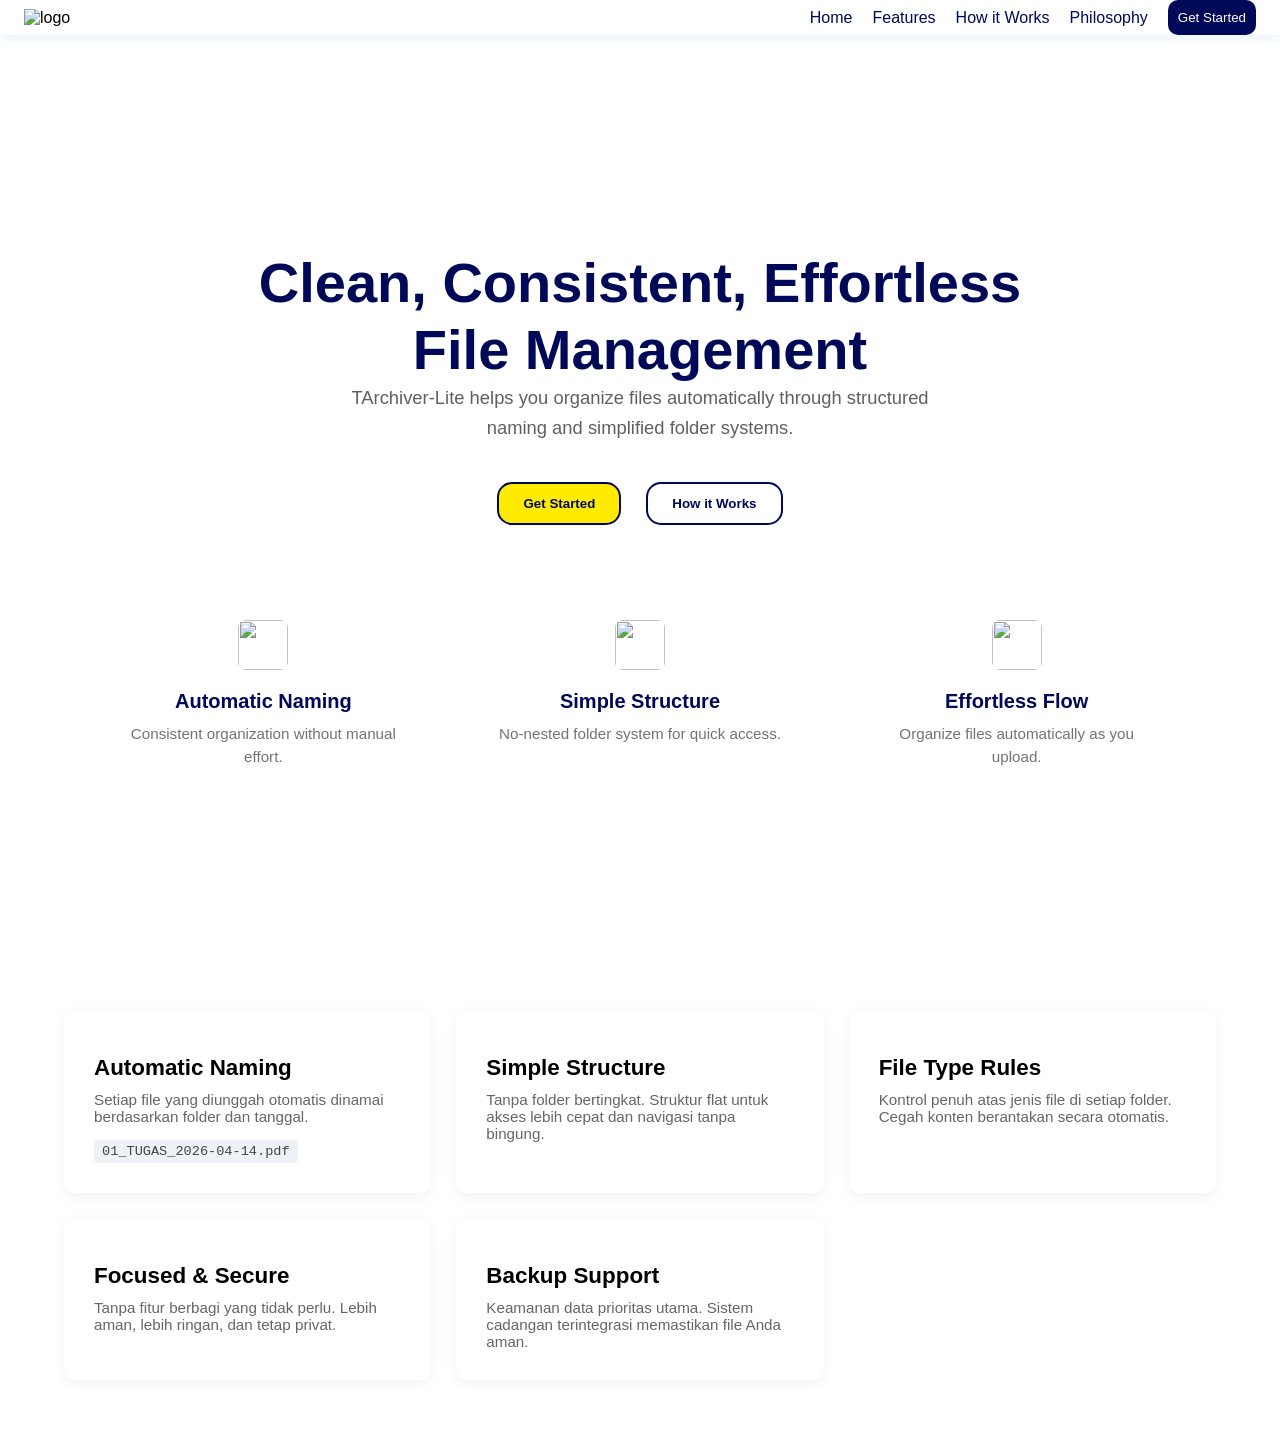
==== commit 66059cff: "add" ====
--- a/index.html
+++ b/index.html
@@ -1,179 +1,135 @@
 <!doctype html>
 <html lang="en">
-
-<head>
-  <meta charset="UTF-8" />
-  <meta name="viewport" content="width=device-width, initial-scale=1.0" />
-  <title>TARCHIVER-LITE</title>
-  <link rel="stylesheet" href="assets/style.css" />
-</head>
-
-<body>
-  <header>
-    <nav>
-      <div class="logo">
-        <img src="assets/img/Logo_TArchiver_Lite-removebg-preview.png" alt="logo" />
-      </div>
-      <!-- menu untuk versi desktop -->
-      <ul class="desktop-menu">
-        <li><a href="#home">Home</a></li>
-        <li><a href="#features">Features</a></li>
-        <li><a href="#hiw">How it Works</a></li>
-        <li><a href="#philosophy">Philosophy</a></li>
-        <li><button>Get Started</button></li>
-      </ul>
-      <!-- Tombol Hamburger Menu -->
-      <div class="hamburger-menu">
-        <div class="bar"></div>
-        <div class="bar"></div>
-        <div class="bar"></div>
-      </div>
-
-      <!-- menu untuk versi mobile -->
-      <ul class="mobile-menu">
-        <li><a href="#home">Home</a></li>
-        <li><a href="#features">Features</a></li>
-        <li><a href="#hiw">How it Works</a></li>
-        <li><a href="#philosophy">Philosophy</a></li>
-        <li><button>Get Started</button></li>
-
-        <button class="close-btn">V</button>
-      </ul>
-    </nav>
-  </header>
-
-  <main>
-    <section id="home">
-      <div class="container-home">
-        <div class="hero-content">
-          <h1 class="title">Clean, Consistent, Effortless File Management</h1>
-          <p class="subtitle">
-            TArchiver-Lite helps you organize files automatically through
-            structured naming and simplified folder systems.
-          </p>
+  <head>
+    <meta charset="UTF-8" />
+    <meta name="viewport" content="width=device-width, initial-scale=1.0" />
+    <title>TARCHIVER-LITE</title>
+    <link rel="stylesheet" href="assets/style.css" />
+  </head>
+  <body>
+    <header>
+      <nav>
+        <div class="logo">
+          <img
+            src="assets/img/Logo_TArchiver_Lite-removebg-preview.png"
+            alt="logo"
+          />
+        </div>
+        <!-- menu untuk versi desktop -->
+        <ul class="desktop-menu">
+          <li><a href="#home">Home</a></li>
+          <li><a href="#features">Features</a></li>
+          <li><a href="#hiw">How it Works</a></li>
+          <li><a href="#philosophy">Philosophy</a></li>
+          <li><button>Get Started</button></li>
+        </ul>
+        <!-- Tombol Hamburger Menu -->
+        <div class="hamburger-menu">
+          <div class="bar"></div>
+          <div class="bar"></div>
+          <div class="bar"></div>
         </div>
 
-        <div class="cta">
-          <button class="btn-primary">Get Started</button>
-          <button class="btn-secondary">How it Works</button>
-        </div>
+        <!-- menu untuk versi mobile -->
+        <ul class="mobile-menu">
+          <li><a href="#home">Home</a></li>
+          <li><a href="#features">Features</a></li>
+          <li><a href="#hiw">How it Works</a></li>
+          <li><a href="#philosophy">Philosophy</a></li>
+          <li><button>Get Started</button></li>
 
-        <div class="features-points">
-          <div class="feature-card">
-            <img src="assets/img/rename.svg" alt="" class="icon-placeholder" />
-            <h3>Automatic Naming</h3>
-            <p>Consistent organization without manual effort.</p>
+          <button class="close-btn">V</button>
+        </ul>
+      </nav>
+    </header>
+
+    <main>
+      <section id="home">
+        <div class="container-home">
+          <div class="hero-content">
+            <h1 class="title">Clean, Consistent, Effortless File Management</h1>
+            <p class="subtitle">
+              TArchiver-Lite helps you organize files automatically through
+              structured naming and simplified folder systems.
+            </p>
           </div>
-          <div class="feature-card">
-            <img src="assets/img/folder-open.svg" alt="" class="icon-placeholder" />
-            <h3>Simple Structure</h3>
-            <p>No-nested folder system for quick access.</p>
+
+          <div class="cta">
+            <button class="btn-primary">Get Started</button>
+            <button class="btn-secondary">How it Works</button>
           </div>
-          <div class="feature-card">
-            <img src="assets/img/swap-diagonal.svg" alt="" class="icon-placeholder" />
-            <h3>Effortless Flow</h3>
-            <p>Organize files automatically as you upload.</p>
+
+          <div class="features-points">
+            <div class="feature-card">
+              <img
+                src="assets/img/rename.svg"
+                alt=""
+                class="icon-placeholder"
+              />
+              <h3>Automatic Naming</h3>
+              <p>Consistent organization without manual effort.</p>
+            </div>
+            <div class="feature-card">
+              <img
+                src="assets/img/folder-open.svg"
+                alt=""
+                class="icon-placeholder"
+              />
+              <h3>Simple Structure</h3>
+              <p>No-nested folder system for quick access.</p>
+            </div>
+            <div class="feature-card">
+              <img
+                src="assets/img/swap-diagonal.svg"
+                alt=""
+                class="icon-placeholder"
+              />
+              <h3>Effortless Flow</h3>
+              <p>Organize files automatically as you upload.</p>
+            </div>
           </div>
         </div>
-      </div>
-    </section>
-    <section id="features"></section>
+      </section>
+    <section id="features" class="container">
+        <div class="features-grid">
+          <div class="card">
+            <div class="icon"><i class="fas fa-file-signature"></i></div>
+            <h3>Automatic Naming</h3>
+            <p>Setiap file yang diunggah otomatis dinamai berdasarkan folder dan tanggal.</p>
+            <span class="example">01_TUGAS_2026-04-14.pdf</span>
+          </div>
 
-    <!-- How It Works -->
-    <section id="hiw">
-      <h1 class="title">How It Works</h1>
+          <div class="card">
+            <div class="icon"><i class="fas fa-folder-open"></i></div>
+            <h3>Simple Structure</h3>
+            <p>Tanpa folder bertingkat. Struktur flat untuk akses lebih cepat dan navigasi tanpa bingung.</p>
+          </div>
 
-      <div class="container-hiw">
-        <div class="card-hiw">
-          <h3 class="title-card">Step 1 - <span>Create Folder</span></h3>
-          <img class="img-hiw" alt="pictures">
-          <p>Create a folder based on your needs</p>
-        </div>
+          <div class="card">
+            <div class="icon"><i class="fas fa-filter"></i></div>
+            <h3>File Type Rules</h3>
+            <p>Kontrol penuh atas jenis file di setiap folder. Cegah konten berantakan secara otomatis.</p>
+          </div>
 
-        <div class="card-hiw">
-          <h3 class="title-card">Step 2 - <span>Set Rules</span></h3>
-          <img class="img-hiw" alt="pictures">
-          <p>Define allowed file types for the folder</p>
-        </div>
+          <div class="card">
+            <div class="icon"><i class="fas fa-shield-alt"></i></div>
+            <h3>Focused & Secure</h3>
+            <p>Tanpa fitur berbagi yang tidak perlu. Lebih aman, lebih ringan, dan tetap privat.</p>
+          </div>
 
-        <div class="card-hiw">
-          <h3 class="title-card">Step 3 - <span>Upload Files</span></h3>
-          <img class="img-hiw" alt="pictures">
-          <p>Upload files into the selected folder</p>
-        </div>
-
-        <div class="card-hiw">
-          <h3 class="title-card">Step 4 - <span>System Processes Automatically</span></h3>
-          <img class="img-hiw" alt="pictures">
-          <ol>
-            <li>
-              <p>Renames files automatically</p>
-            </li>
-            <li>
-              <p>Applies consistent format</p>
-            </li>
-            <li>
-              <p>Validates file types</p>
-            </li>
-          </ol>
-        </div>
-
-        <div class="card-hiw">
-          <h3 class="title-card">Step 5 - <span>Success</span></h3>
-          <img class="img-hiw" alt="pictures">
-          <p>Your files are organized and ready to use</p>
-        </div>
-      </div>
-    </section>
-
-
-
-    <section id="philosophy">
-      <div class="container-philosophy">
-
-        <!-- Hero Philosophy -->
-        <div class="hero-philosophy">
-          <h1 class="title">Built on Principles, Not Features</h1>
-          <p class="subtitle">TArchiver-Lite is built on a different approach to file Management.
-            Instead of relying on user discipline, the system enforces structure through consistent rules.
-          </p>
-        </div>
-
-        <!-- Core Principles -->
-        <div class="feature-philosophy">
-          <div class="philosophy-card">
-            <h3>Clean by Default</h3>
-            <p>User shouldn't have to think about organizing the system ensures it automatically.</p>
-          </div>
-          <div class="philosophy-card">
-            <h3>Simplicity Over Complexity</h3>
-            <p>Fewer features, but more clarity and usability.</p>
-          </div>
-          <div class="philosophy-card">
-            <h3>Structure Over Freedom</h3>
-            <p>Too much flexibility often leads to disorganization.</p>
-          </div>
-          <div class="philosophy-card">
-            <h3>Consistency Over Habit</h3>
-            <p>The system does not rely on user behavior to stay organized.</p>
-          </div>
-          <div class="philosophy-card">
-            <h3>Constraints Are Strength</h3>
-            <p>Limitions like no nested folders create clarity, not restriction.</p>
+          <div class="card">
+            <div class="icon"><i class="fas fa-database"></i></div>
+            <h3>Backup Support</h3>
+            <p>Keamanan data prioritas utama. Sistem cadangan terintegrasi memastikan file Anda aman.</p>
           </div>
         </div>
+      </section>
 
-        <!-- Closing -->
-        <div class="closing-philosophy">
-          <p>TArchiver-Lite is not just a tool, but a system designed to keep files organized automatically and
-            consistently</p>
-        </div>
-      </div>
-    </section>
-  </main>
+      <section id="hiw"></section>
+      <section id="philosophy"></section>
+    </main>
 
-  <footer></footer>
-  <script src="assets/script.js"></script>
-</body>
-
-</html>+    <footer></footer>
+    <script src="assets/script.js"></script>
+  </body>
+</html>
--- a/assets/style.css
+++ b/assets/style.css
@@ -20,7 +20,7 @@
   flex-direction: column;
 }
 
-header {
+header{
   background-color: var(--background-color);
   z-index: 1000;
 }
@@ -135,15 +135,15 @@
   z-index: 1000;
 }
 
-main {
+
+main{
   display: flex;
   flex-direction: column;
   margin-top: 50px;
 }
 
 /* Style home */
-section#home,
-section#philosophy {
+section#home{
   padding: 3rem 0 0;
   display: flex;
   width: 100%;
@@ -153,44 +153,91 @@
   justify-content: center;
 }
 
-.container-home,
-.container-philosophy {
+.container-home {
   max-width: 1100px;
   width: 100%;
   text-align: center;
 }
 
-.hero-content {
+.hero-content{
   margin-bottom: 40px;
 }
 
-.title {
+.title{
   font-size: clamp(2rem, 5vw, 3.5rem);
   line-height: 1.2;
+  margin-bottom: 20px;
   max-width: 800px;
-  margin: 0 auto 0 auto;
-  padding-bottom: 2.5rem;
+  margin : 0 auto 0 auto;
   color: var(--primary-color);
 }
 
-.subtitle {
-  font-size: clamp(0.1rem, 5vw, 1.15rem);
+.subtitle{
+  font-size: clamp(0.10rem, 5vw, 1.15rem);
   line-height: 1.6;
   max-width: 600px;
   margin: 0 auto;
   opacity: 0.8;
   color: #393939;
-  padding-bottom: 2rem;
-}
-
-.cta {
+}
+
+.cta{
   display: flex;
   gap: 25px;
   justify-content: center;
   margin-bottom: 65px;
 }
-
-.cta button {
+/* --- SECTION: FEATURES GRID --- */
+.container {
+    padding: 60px 5%;
+}
+
+.features-grid {
+    display: grid;
+    grid-template-columns: repeat(auto-fit, minmax(280px, 1fr));
+    gap: 25px;
+}
+
+.card {
+    background: white;
+    padding: 30px;
+    border-radius: 12px;
+    box-shadow: 0 4px 15px rgba(0,0,0,0.05);
+    transition: transform 0.3s ease;
+    text-align: left;
+}
+
+.card:hover {
+    transform: translateY(-5px);
+}
+
+.card .icon {
+    font-size: 2rem;
+    color: #007bff;
+    margin-bottom: 15px;
+}
+
+.card h3 {
+    margin-bottom: 10px;
+    font-size: 1.4rem;
+}
+
+.card p {
+    color: #666;
+    font-size: 0.95rem;
+}
+
+.card .example {
+    display: inline-block;
+    margin-top: 15px;
+    padding: 4px 8px;
+    background: #eef2f7;
+    border-radius: 4px;
+    font-family: monospace;
+    font-size: 0.85rem;
+    color: #444;
+}
+.cta button{
   padding: 12px 24px;
   cursor: pointer;
   font-weight: 600;
@@ -199,24 +246,25 @@
   border-radius: 15px;
 }
 
-.cta button.btn-primary {
+.cta button.btn-primary{
   background-color: var(--secondary-color);
   transition: all 0.3s ease;
 }
-.cta button.btn-primary:hover {
+.cta button.btn-primary:hover{
   background-color: #fbf28d;
   transform: scale(1.05);
   color: #343d8a;
 }
 
-.cta button.btn-secondary {
+.cta button.btn-secondary{
   background-color: transparent;
   transition: all 0.3s ease;
 }
-.cta button.btn-secondary:hover {
+.cta button.btn-secondary:hover{
   background-color: var(--primary-color);
-  color: var(--background-color);
-}
+  color: var(--background-color)
+}
+
 
 .features-points {
   display: grid;
@@ -252,96 +300,11 @@
   color: #393939;
 }
 
-/* Philosophy-Style */
-.feature-philosophy {
-  display: grid;
-  grid-template-columns: repeat(auto-fit, minmax(280px, 1fr));
-  gap: 30px;
-}
-
-.philosophy-card {
-  padding: 30px;
-  display: flex;
-  flex-direction: column;
-  align-items: center;
-}
-
-.philosophy-card h3 {
-  margin-bottom: 10px;
-  font-size: 1.25rem;
-  color: var(--primary-color);
-}
-
-/* section#philosophy {
-  background-color: rgb(213, 224, 248);
-} */
-.philosophy-card p {
-  font-size: 0.95rem;
-  line-height: 1.5;
-  opacity: 0.7;
-  color: #393939;
-}
-
-.closing-philosophy p {
-  font-size: 1.1rem;
-  font-style: italic;
-  color: var(--hover-color);
-}
 
 nav ul.mobile-menu.is-open {
   display: flex;
 }
 
-/* How It Works Style */
-
-section#hiw {
-  display: flex;
-  flex-direction: column;
-  justify-content: center;
-  align-items: center;
-  width: 100%;
-  min-height: 100vh;
-  background-color:rgba(238, 247, 253, 0.61);
-  border-radius: 3rem;
-}
-.container-hiw {
-  display: grid;
-  grid-template-columns: repeat(auto-fit, minmax(280px, 1fr));
-  gap: 25px;
-  max-width: 1200px;
-  margin: 0 auto;
-  padding: 20px;
-}
-
-.card-hiw {
-  display: flex;
-  flex-direction: column;
-  padding: 20px;
-  border-radius: 12px;
-  box-shadow: 3px 10px 8px 0px rgba(187, 213, 239, 0.3);
-  border: 1px solid transparent; 
-  transition: transform 0.4s cubic-bezier(0.175, 0.885, 0.32, 1.275), 
-              border 0.3s ease;
-  backface-visibility: hidden;
-}
-
-.card-hiw:hover{
-transform: scale(1.05); 
-  border: 1px solid var(--primary-color);
-  box-shadow: 0 10px 20px rgba(0,0,0,0.1);
-}
-
-.img-hiw {
-  width: 100%;
-  height: 200px;
-  object-fit: cover;
-  border-radius: 8px;
-  margin: 15px 0;
-  background-color: var(--hover-color);
-}
-
-@media (max-width: 480px) {
-}
 /* Ukuran Tablet */
 @media (max-width: 767px) {
   nav ul.desktop-menu li {
@@ -350,11 +313,7 @@
   .hamburger-menu {
     display: flex;
   }
-
-  .container-hiw {
-    grid-template-columns: repeat(auto-fit, minmax(250px, 1fr));
-    gap: 20px;
-  }
+  
 }
 
 /* Ukuran Handphone */
@@ -365,33 +324,27 @@
     border-right: 0px;
     border-bottom: 2px solid var(--primary-color);
   }
-  nav ul.mobile-menu .close-btn {
-    content: "V";
-    position: absolute;
-    text-align: center;
-    bottom: -15px;
-    padding: 0.3rem;
-    border-radius: 50px;
-    width: 1.3rem;
-    background-color: var(--primary-color);
-    color: var(--secondary-color);
-    border: none;
-  }
-  .cta {
-    flex-direction: column;
+  nav ul.mobile-menu .close-btn{
+  content: "V";
+  position: absolute;
+  text-align: center;
+  bottom: -15px;
+  padding: 0.3rem;
+  border-radius: 50px;
+  width: 1.3rem;
+  background-color: var(--primary-color);
+  color: var(--secondary-color);
+  border: none;
+}
+.cta {
+    flex-direction: column; /* Tombol jadi tumpuk di layar kecil */
     align-items: center;
   }
-
+  
   .cta button {
     width: 100%;
     max-width: 300px;
   }
-
-  .container-hiw {
-    grid-template-columns: 1fr;
-  }
-
-  .title {
-    font-size: 1.8rem;
-  }
-}
+}
+
+
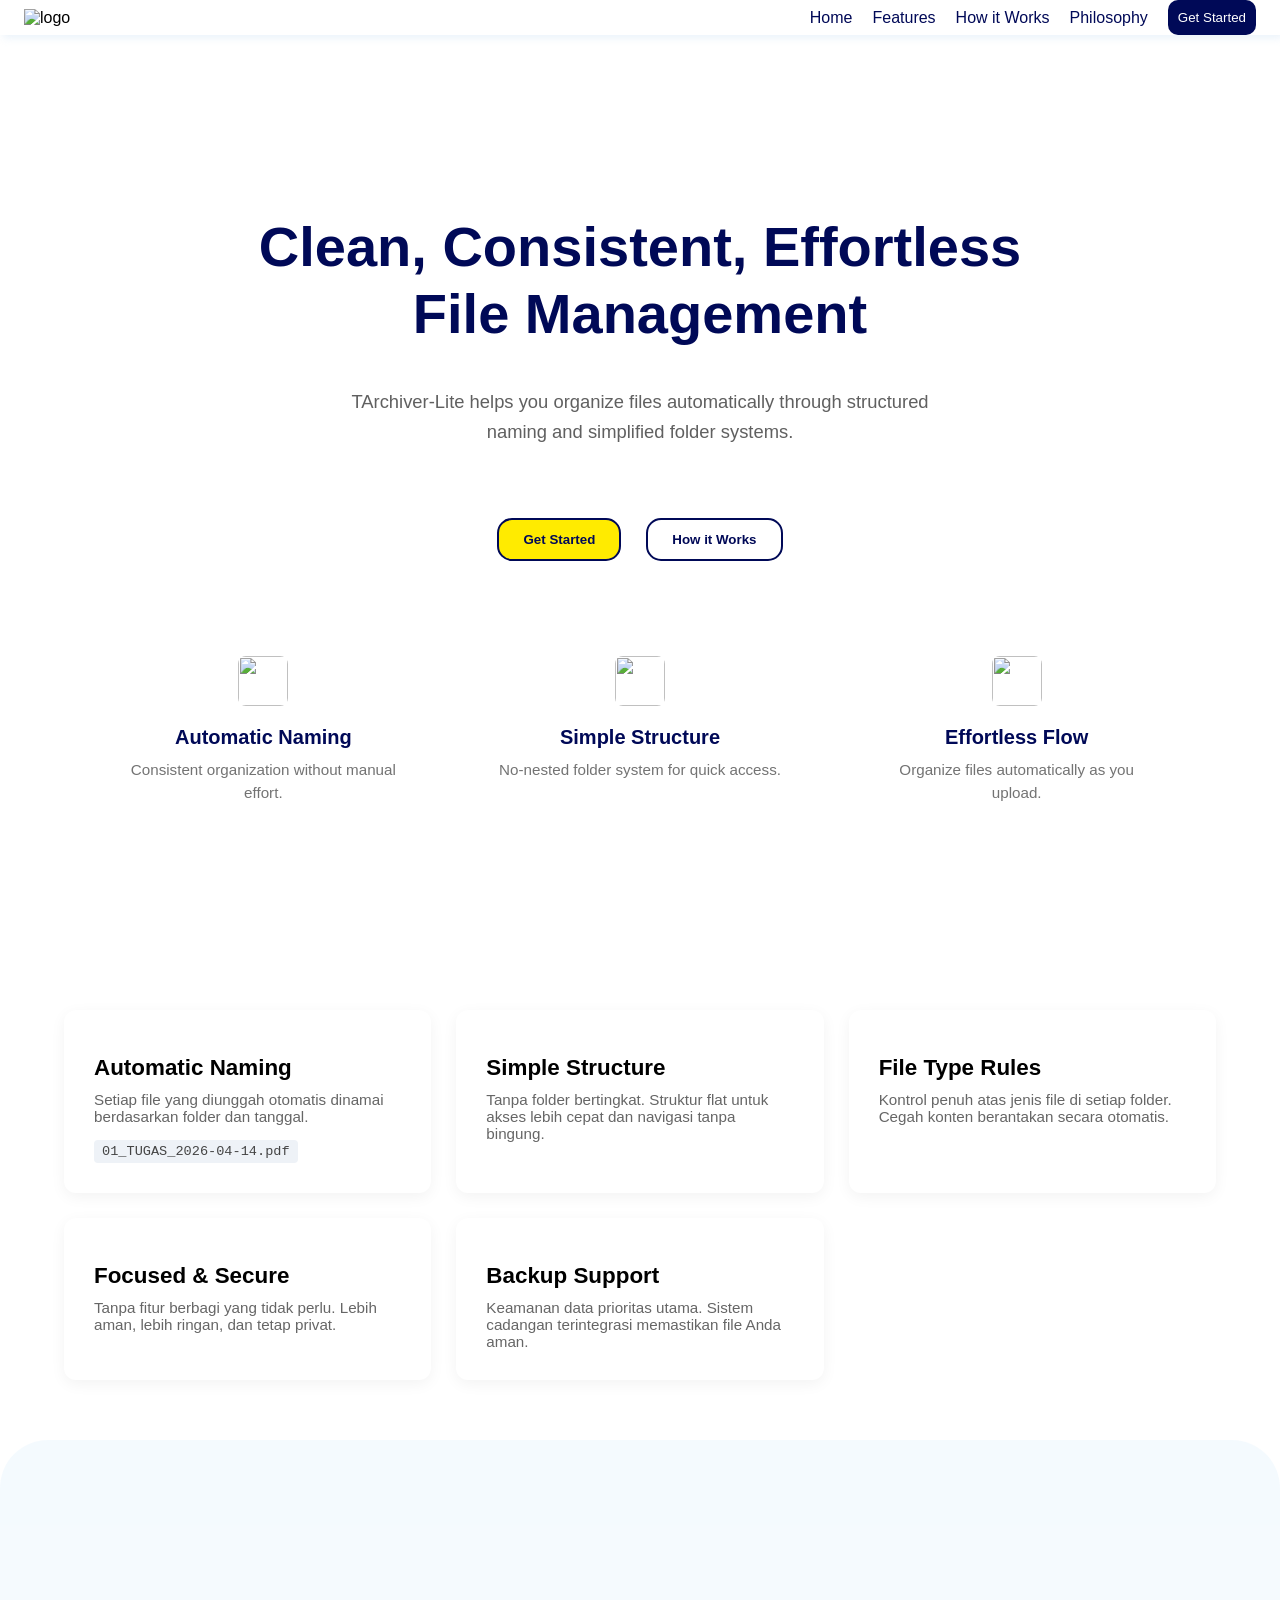
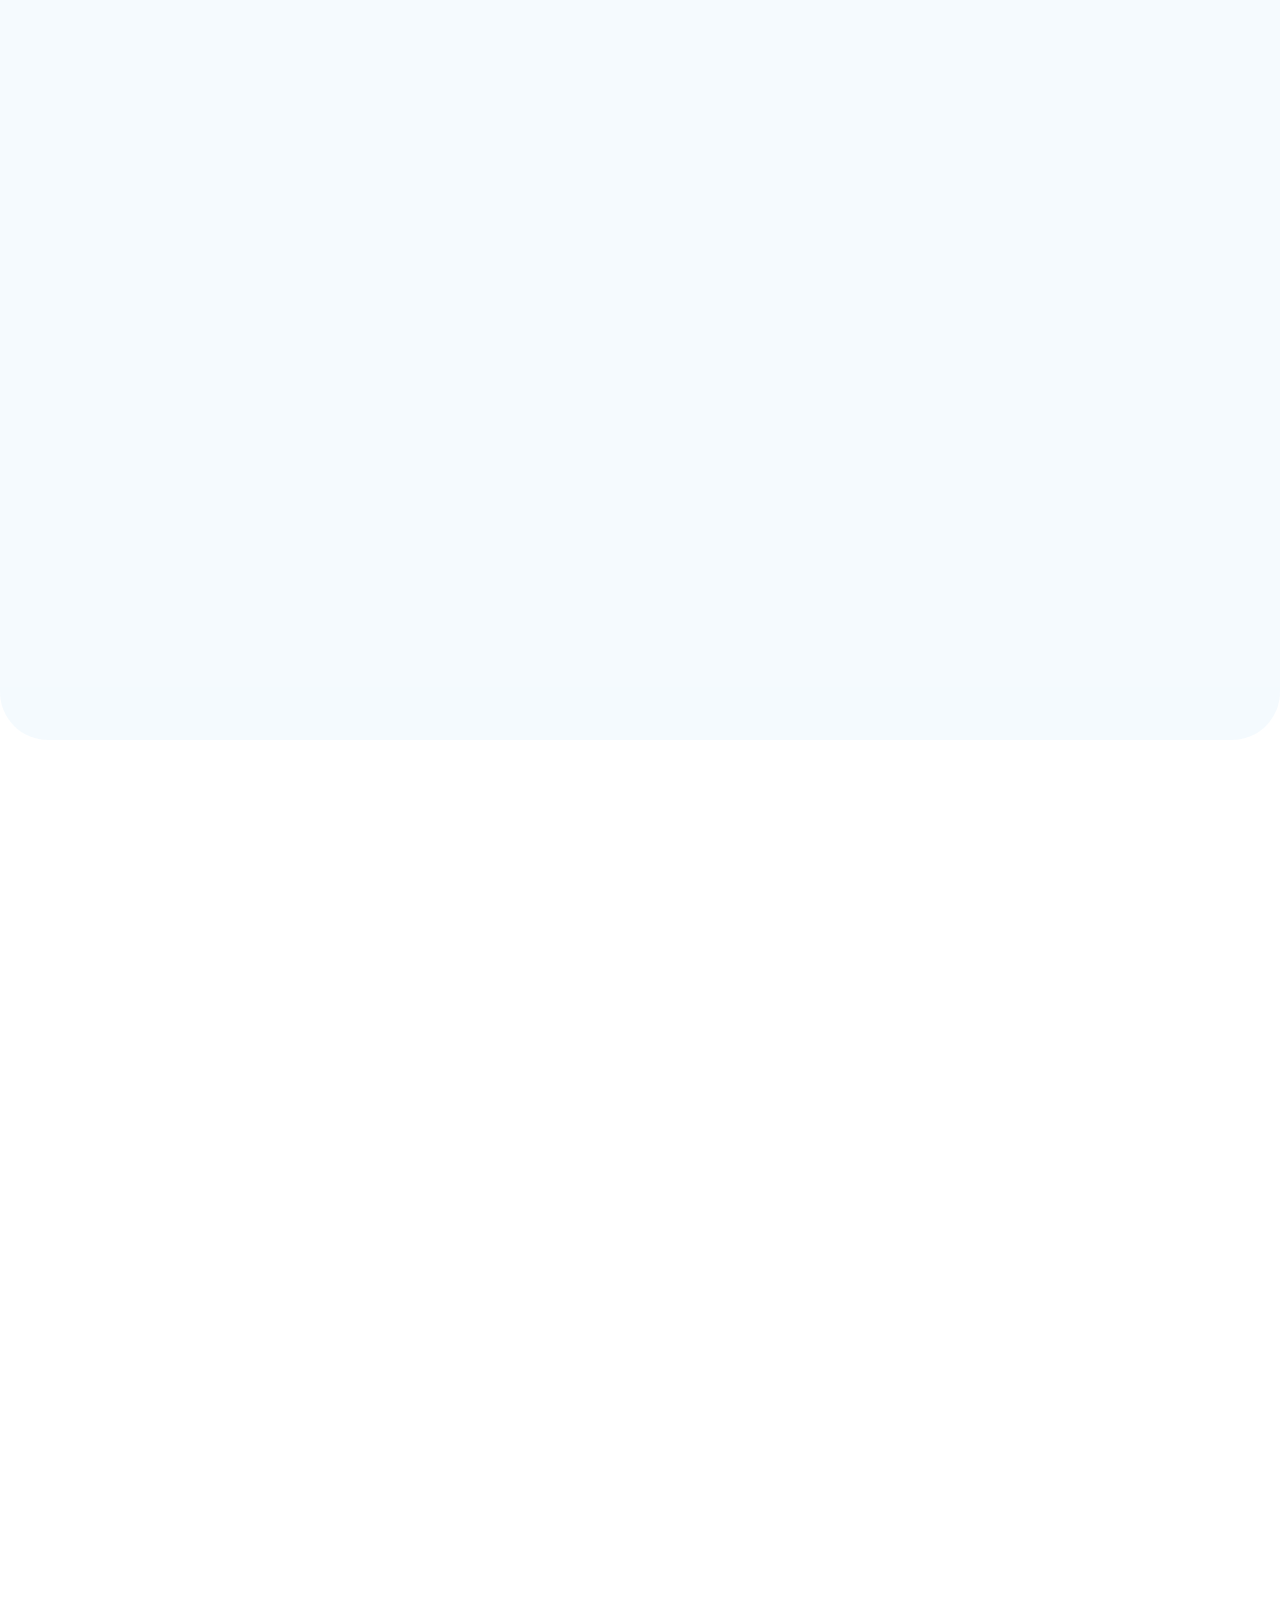
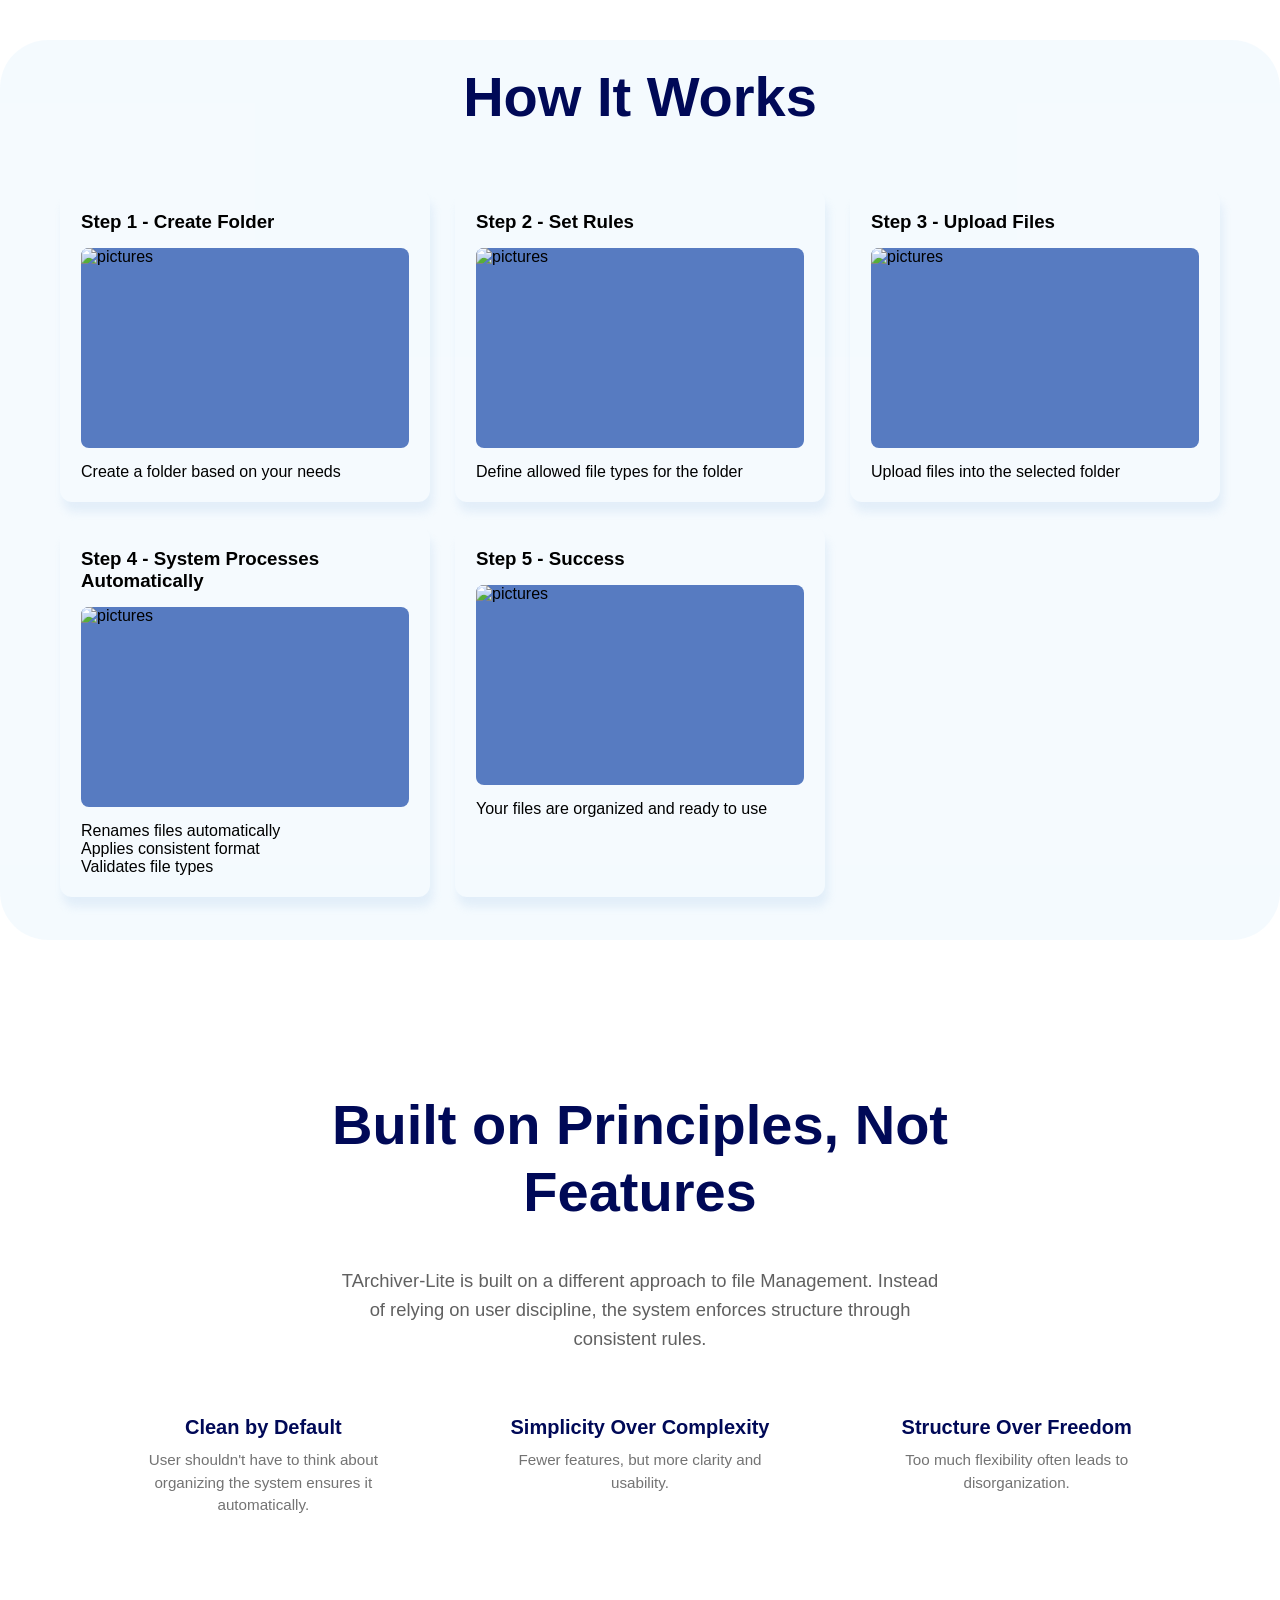
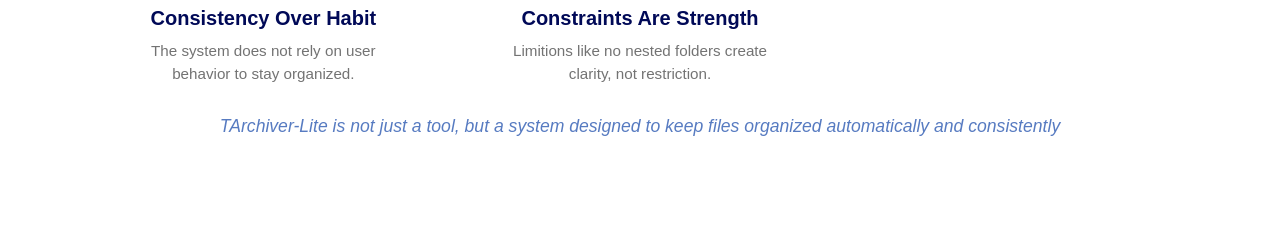
==== commit 63d10f41: "Merge remote-tracking branch 'upstream/main'" ====
--- a/index.html
+++ b/index.html
@@ -1,92 +1,78 @@
 <!doctype html>
 <html lang="en">
-  <head>
-    <meta charset="UTF-8" />
-    <meta name="viewport" content="width=device-width, initial-scale=1.0" />
-    <title>TARCHIVER-LITE</title>
-    <link rel="stylesheet" href="assets/style.css" />
-  </head>
-  <body>
-    <header>
-      <nav>
-        <div class="logo">
-          <img
-            src="assets/img/Logo_TArchiver_Lite-removebg-preview.png"
-            alt="logo"
-          />
-        </div>
-        <!-- menu untuk versi desktop -->
-        <ul class="desktop-menu">
-          <li><a href="#home">Home</a></li>
-          <li><a href="#features">Features</a></li>
-          <li><a href="#hiw">How it Works</a></li>
-          <li><a href="#philosophy">Philosophy</a></li>
-          <li><button>Get Started</button></li>
-        </ul>
-        <!-- Tombol Hamburger Menu -->
-        <div class="hamburger-menu">
-          <div class="bar"></div>
-          <div class="bar"></div>
-          <div class="bar"></div>
-        </div>
-
-        <!-- menu untuk versi mobile -->
-        <ul class="mobile-menu">
-          <li><a href="#home">Home</a></li>
-          <li><a href="#features">Features</a></li>
-          <li><a href="#hiw">How it Works</a></li>
-          <li><a href="#philosophy">Philosophy</a></li>
-          <li><button>Get Started</button></li>
-
-          <button class="close-btn">V</button>
-        </ul>
-      </nav>
-    </header>
-
-    <main>
-      <section id="home">
-        <div class="container-home">
-          <div class="hero-content">
-            <h1 class="title">Clean, Consistent, Effortless File Management</h1>
-            <p class="subtitle">
-              TArchiver-Lite helps you organize files automatically through
-              structured naming and simplified folder systems.
-            </p>
-          </div>
-
-          <div class="cta">
-            <button class="btn-primary">Get Started</button>
-            <button class="btn-secondary">How it Works</button>
-          </div>
-
-          <div class="features-points">
-            <div class="feature-card">
-              <img
-                src="assets/img/rename.svg"
-                alt=""
-                class="icon-placeholder"
-              />
-              <h3>Automatic Naming</h3>
-              <p>Consistent organization without manual effort.</p>
-            </div>
-            <div class="feature-card">
-              <img
-                src="assets/img/folder-open.svg"
-                alt=""
-                class="icon-placeholder"
-              />
-              <h3>Simple Structure</h3>
-              <p>No-nested folder system for quick access.</p>
-            </div>
-            <div class="feature-card">
-              <img
-                src="assets/img/swap-diagonal.svg"
-                alt=""
-                class="icon-placeholder"
-              />
-              <h3>Effortless Flow</h3>
-              <p>Organize files automatically as you upload.</p>
-            </div>
+
+<head>
+  <meta charset="UTF-8" />
+  <meta name="viewport" content="width=device-width, initial-scale=1.0" />
+  <title>TARCHIVER-LITE</title>
+  <link rel="stylesheet" href="assets/style.css" />
+</head>
+
+<body>
+  <header>
+    <nav>
+      <div class="logo">
+        <img src="assets/img/Logo_TArchiver_Lite-removebg-preview.png" alt="logo" />
+      </div>
+      <!-- menu untuk versi desktop -->
+      <ul class="desktop-menu">
+        <li><a href="#home">Home</a></li>
+        <li><a href="#features">Features</a></li>
+        <li><a href="#hiw">How it Works</a></li>
+        <li><a href="#philosophy">Philosophy</a></li>
+        <li><button>Get Started</button></li>
+      </ul>
+      <!-- Tombol Hamburger Menu -->
+      <div class="hamburger-menu">
+        <div class="bar"></div>
+        <div class="bar"></div>
+        <div class="bar"></div>
+      </div>
+
+      <!-- menu untuk versi mobile -->
+      <ul class="mobile-menu">
+        <li><a href="#home">Home</a></li>
+        <li><a href="#features">Features</a></li>
+        <li><a href="#hiw">How it Works</a></li>
+        <li><a href="#philosophy">Philosophy</a></li>
+        <li><button>Get Started</button></li>
+
+        <button class="close-btn">V</button>
+      </ul>
+    </nav>
+  </header>
+
+  <main>
+    <section id="home">
+      <div class="container-home">
+        <div class="hero-content">
+          <h1 class="title">Clean, Consistent, Effortless File Management</h1>
+          <p class="subtitle">
+            TArchiver-Lite helps you organize files automatically through
+            structured naming and simplified folder systems.
+          </p>
+        </div>
+
+        <div class="cta">
+          <button class="btn-primary">Get Started</button>
+          <button class="btn-secondary">How it Works</button>
+        </div>
+
+        <div class="features-points">
+          <div class="feature-card">
+            <img src="assets/img/rename.svg" alt="" class="icon-placeholder" />
+            <h3>Automatic Naming</h3>
+            <p>Consistent organization without manual effort.</p>
+          </div>
+          <div class="feature-card">
+            <img src="assets/img/folder-open.svg" alt="" class="icon-placeholder" />
+            <h3>Simple Structure</h3>
+            <p>No-nested folder system for quick access.</p>
+          </div>
+          <div class="feature-card">
+            <img src="assets/img/swap-diagonal.svg" alt="" class="icon-placeholder" />
+            <h3>Effortless Flow</h3>
+            <p>Organize files automatically as you upload.</p>
           </div>
         </div>
       </section>
@@ -129,7 +115,101 @@
       <section id="philosophy"></section>
     </main>
 
-    <footer></footer>
-    <script src="assets/script.js"></script>
-  </body>
-</html>
+    <!-- How It Works -->
+    <section id="hiw">
+      <h1 class="title">How It Works</h1>
+
+      <div class="container-hiw">
+        <div class="card-hiw">
+          <h3 class="title-card">Step 1 - <span>Create Folder</span></h3>
+          <img class="img-hiw" alt="pictures">
+          <p>Create a folder based on your needs</p>
+        </div>
+
+        <div class="card-hiw">
+          <h3 class="title-card">Step 2 - <span>Set Rules</span></h3>
+          <img class="img-hiw" alt="pictures">
+          <p>Define allowed file types for the folder</p>
+        </div>
+
+        <div class="card-hiw">
+          <h3 class="title-card">Step 3 - <span>Upload Files</span></h3>
+          <img class="img-hiw" alt="pictures">
+          <p>Upload files into the selected folder</p>
+        </div>
+
+        <div class="card-hiw">
+          <h3 class="title-card">Step 4 - <span>System Processes Automatically</span></h3>
+          <img class="img-hiw" alt="pictures">
+          <ol>
+            <li>
+              <p>Renames files automatically</p>
+            </li>
+            <li>
+              <p>Applies consistent format</p>
+            </li>
+            <li>
+              <p>Validates file types</p>
+            </li>
+          </ol>
+        </div>
+
+        <div class="card-hiw">
+          <h3 class="title-card">Step 5 - <span>Success</span></h3>
+          <img class="img-hiw" alt="pictures">
+          <p>Your files are organized and ready to use</p>
+        </div>
+      </div>
+    </section>
+
+
+
+    <section id="philosophy">
+      <div class="container-philosophy">
+
+        <!-- Hero Philosophy -->
+        <div class="hero-philosophy">
+          <h1 class="title">Built on Principles, Not Features</h1>
+          <p class="subtitle">TArchiver-Lite is built on a different approach to file Management.
+            Instead of relying on user discipline, the system enforces structure through consistent rules.
+          </p>
+        </div>
+
+        <!-- Core Principles -->
+        <div class="feature-philosophy">
+          <div class="philosophy-card">
+            <h3>Clean by Default</h3>
+            <p>User shouldn't have to think about organizing the system ensures it automatically.</p>
+          </div>
+          <div class="philosophy-card">
+            <h3>Simplicity Over Complexity</h3>
+            <p>Fewer features, but more clarity and usability.</p>
+          </div>
+          <div class="philosophy-card">
+            <h3>Structure Over Freedom</h3>
+            <p>Too much flexibility often leads to disorganization.</p>
+          </div>
+          <div class="philosophy-card">
+            <h3>Consistency Over Habit</h3>
+            <p>The system does not rely on user behavior to stay organized.</p>
+          </div>
+          <div class="philosophy-card">
+            <h3>Constraints Are Strength</h3>
+            <p>Limitions like no nested folders create clarity, not restriction.</p>
+          </div>
+        </div>
+
+        <!-- Closing -->
+        <div class="closing-philosophy">
+          <p>TArchiver-Lite is not just a tool, but a system designed to keep files organized automatically and
+            consistently</p>
+        </div>
+      </div>
+    </section>
+  </main>
+
+  <footer></footer>
+  <script src="assets/script.js"></script>
+</body>
+
+</html>
--- a/assets/style.css
+++ b/assets/style.css
@@ -20,7 +20,7 @@
   flex-direction: column;
 }
 
-header{
+header {
   background-color: var(--background-color);
   z-index: 1000;
 }
@@ -135,15 +135,15 @@
   z-index: 1000;
 }
 
-
-main{
+main {
   display: flex;
   flex-direction: column;
   margin-top: 50px;
 }
 
 /* Style home */
-section#home{
+section#home,
+section#philosophy {
   padding: 3rem 0 0;
   display: flex;
   width: 100%;
@@ -153,35 +153,37 @@
   justify-content: center;
 }
 
-.container-home {
+.container-home,
+.container-philosophy {
   max-width: 1100px;
   width: 100%;
   text-align: center;
 }
 
-.hero-content{
+.hero-content {
   margin-bottom: 40px;
 }
 
-.title{
+.title {
   font-size: clamp(2rem, 5vw, 3.5rem);
   line-height: 1.2;
-  margin-bottom: 20px;
   max-width: 800px;
-  margin : 0 auto 0 auto;
+  margin: 0 auto 0 auto;
+  padding-bottom: 2.5rem;
   color: var(--primary-color);
 }
 
-.subtitle{
-  font-size: clamp(0.10rem, 5vw, 1.15rem);
+.subtitle {
+  font-size: clamp(0.1rem, 5vw, 1.15rem);
   line-height: 1.6;
   max-width: 600px;
   margin: 0 auto;
   opacity: 0.8;
   color: #393939;
-}
-
-.cta{
+  padding-bottom: 2rem;
+}
+
+.cta {
   display: flex;
   gap: 25px;
   justify-content: center;
@@ -246,25 +248,24 @@
   border-radius: 15px;
 }
 
-.cta button.btn-primary{
+.cta button.btn-primary {
   background-color: var(--secondary-color);
   transition: all 0.3s ease;
 }
-.cta button.btn-primary:hover{
+.cta button.btn-primary:hover {
   background-color: #fbf28d;
   transform: scale(1.05);
   color: #343d8a;
 }
 
-.cta button.btn-secondary{
+.cta button.btn-secondary {
   background-color: transparent;
   transition: all 0.3s ease;
 }
-.cta button.btn-secondary:hover{
+.cta button.btn-secondary:hover {
   background-color: var(--primary-color);
-  color: var(--background-color)
-}
-
+  color: var(--background-color);
+}
 
 .features-points {
   display: grid;
@@ -300,11 +301,96 @@
   color: #393939;
 }
 
+/* Philosophy-Style */
+.feature-philosophy {
+  display: grid;
+  grid-template-columns: repeat(auto-fit, minmax(280px, 1fr));
+  gap: 30px;
+}
+
+.philosophy-card {
+  padding: 30px;
+  display: flex;
+  flex-direction: column;
+  align-items: center;
+}
+
+.philosophy-card h3 {
+  margin-bottom: 10px;
+  font-size: 1.25rem;
+  color: var(--primary-color);
+}
+
+/* section#philosophy {
+  background-color: rgb(213, 224, 248);
+} */
+.philosophy-card p {
+  font-size: 0.95rem;
+  line-height: 1.5;
+  opacity: 0.7;
+  color: #393939;
+}
+
+.closing-philosophy p {
+  font-size: 1.1rem;
+  font-style: italic;
+  color: var(--hover-color);
+}
 
 nav ul.mobile-menu.is-open {
   display: flex;
 }
 
+/* How It Works Style */
+
+section#hiw {
+  display: flex;
+  flex-direction: column;
+  justify-content: center;
+  align-items: center;
+  width: 100%;
+  min-height: 100vh;
+  background-color:rgba(238, 247, 253, 0.61);
+  border-radius: 3rem;
+}
+.container-hiw {
+  display: grid;
+  grid-template-columns: repeat(auto-fit, minmax(280px, 1fr));
+  gap: 25px;
+  max-width: 1200px;
+  margin: 0 auto;
+  padding: 20px;
+}
+
+.card-hiw {
+  display: flex;
+  flex-direction: column;
+  padding: 20px;
+  border-radius: 12px;
+  box-shadow: 3px 10px 8px 0px rgba(187, 213, 239, 0.3);
+  border: 1px solid transparent; 
+  transition: transform 0.4s cubic-bezier(0.175, 0.885, 0.32, 1.275), 
+              border 0.3s ease;
+  backface-visibility: hidden;
+}
+
+.card-hiw:hover{
+transform: scale(1.05); 
+  border: 1px solid var(--primary-color);
+  box-shadow: 0 10px 20px rgba(0,0,0,0.1);
+}
+
+.img-hiw {
+  width: 100%;
+  height: 200px;
+  object-fit: cover;
+  border-radius: 8px;
+  margin: 15px 0;
+  background-color: var(--hover-color);
+}
+
+@media (max-width: 480px) {
+}
 /* Ukuran Tablet */
 @media (max-width: 767px) {
   nav ul.desktop-menu li {
@@ -313,7 +399,11 @@
   .hamburger-menu {
     display: flex;
   }
-  
+
+  .container-hiw {
+    grid-template-columns: repeat(auto-fit, minmax(250px, 1fr));
+    gap: 20px;
+  }
 }
 
 /* Ukuran Handphone */
@@ -324,27 +414,35 @@
     border-right: 0px;
     border-bottom: 2px solid var(--primary-color);
   }
-  nav ul.mobile-menu .close-btn{
-  content: "V";
-  position: absolute;
-  text-align: center;
-  bottom: -15px;
-  padding: 0.3rem;
-  border-radius: 50px;
-  width: 1.3rem;
-  background-color: var(--primary-color);
-  color: var(--secondary-color);
-  border: none;
-}
-.cta {
-    flex-direction: column; /* Tombol jadi tumpuk di layar kecil */
+  nav ul.mobile-menu .close-btn {
+    content: "V";
+    position: absolute;
+    text-align: center;
+    bottom: -15px;
+    padding: 0.3rem;
+    border-radius: 50px;
+    width: 1.3rem;
+    background-color: var(--primary-color);
+    color: var(--secondary-color);
+    border: none;
+  }
+  .cta {
+    flex-direction: column;
     align-items: center;
   }
-  
+
   .cta button {
     width: 100%;
     max-width: 300px;
   }
-}
-
-
+
+  .container-hiw {
+    grid-template-columns: 1fr;
+  }
+
+  .title {
+    font-size: 1.8rem;
+  }
+}
+
+
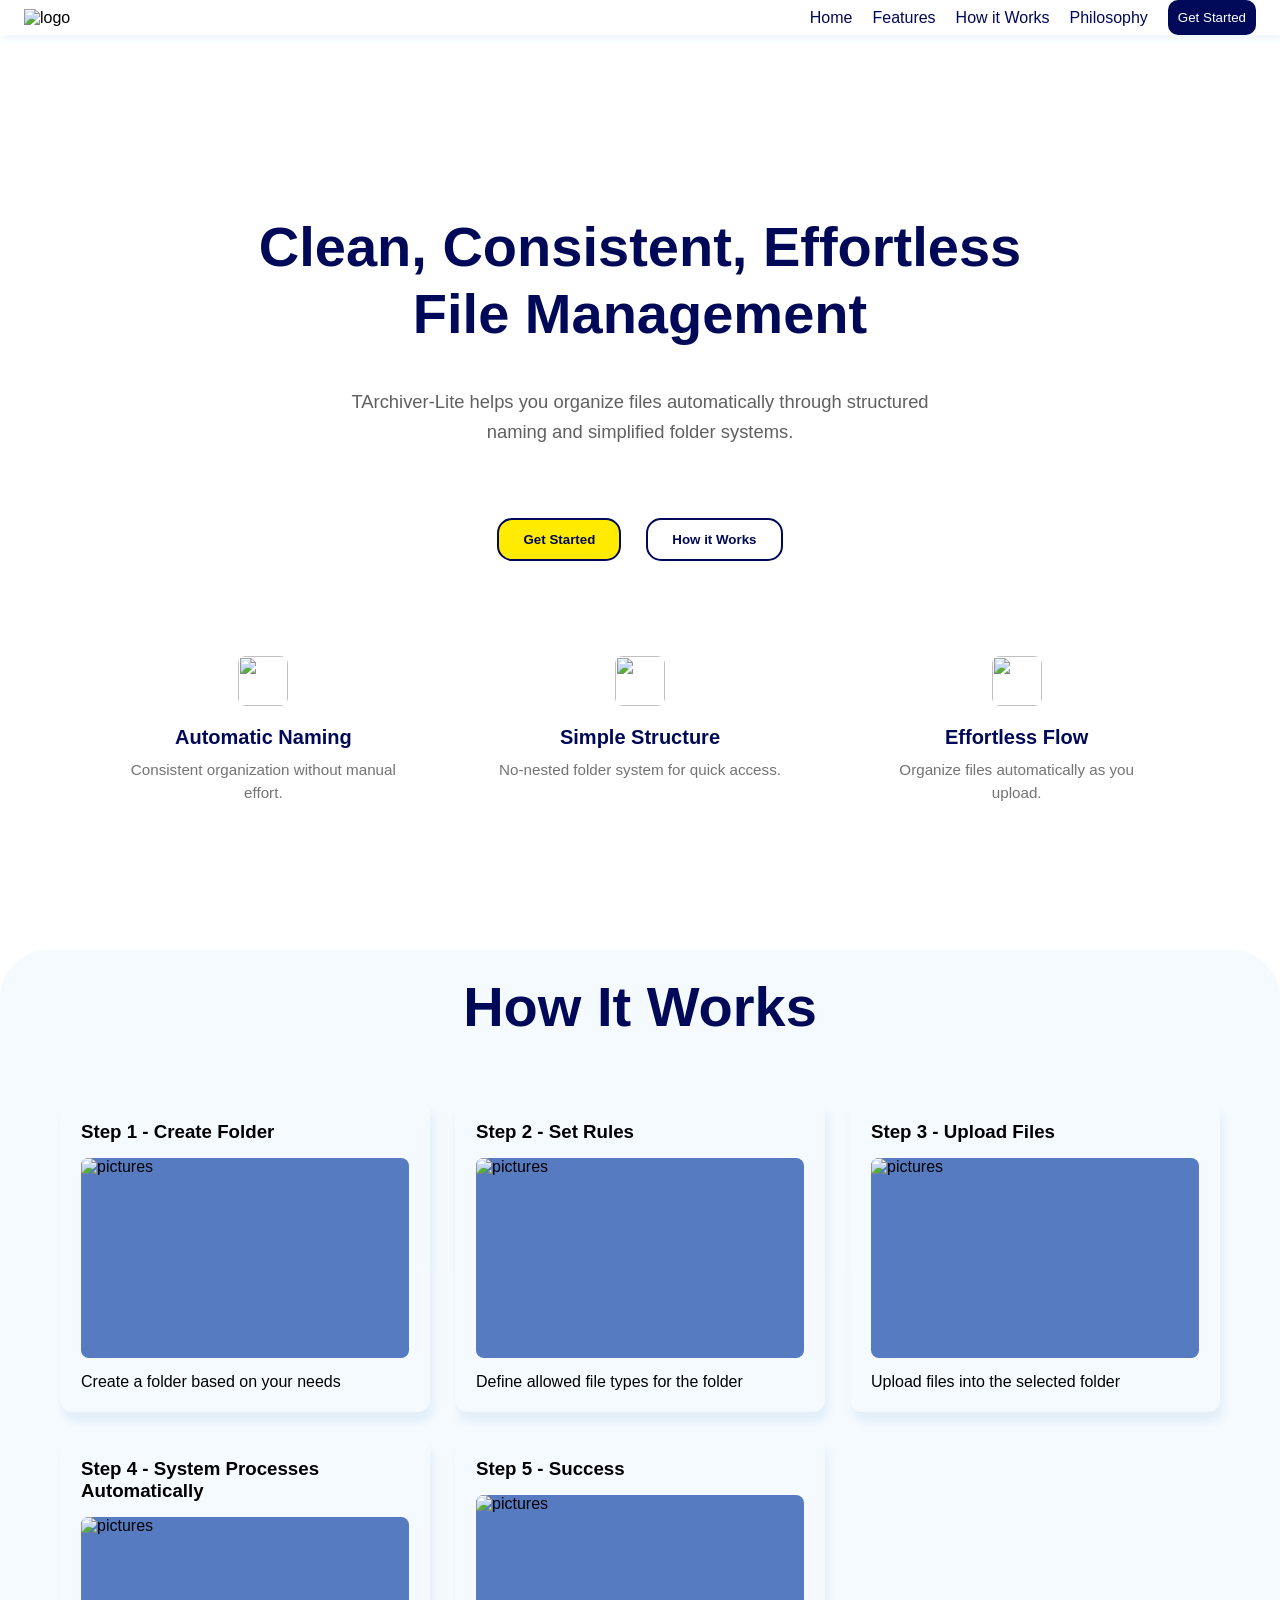
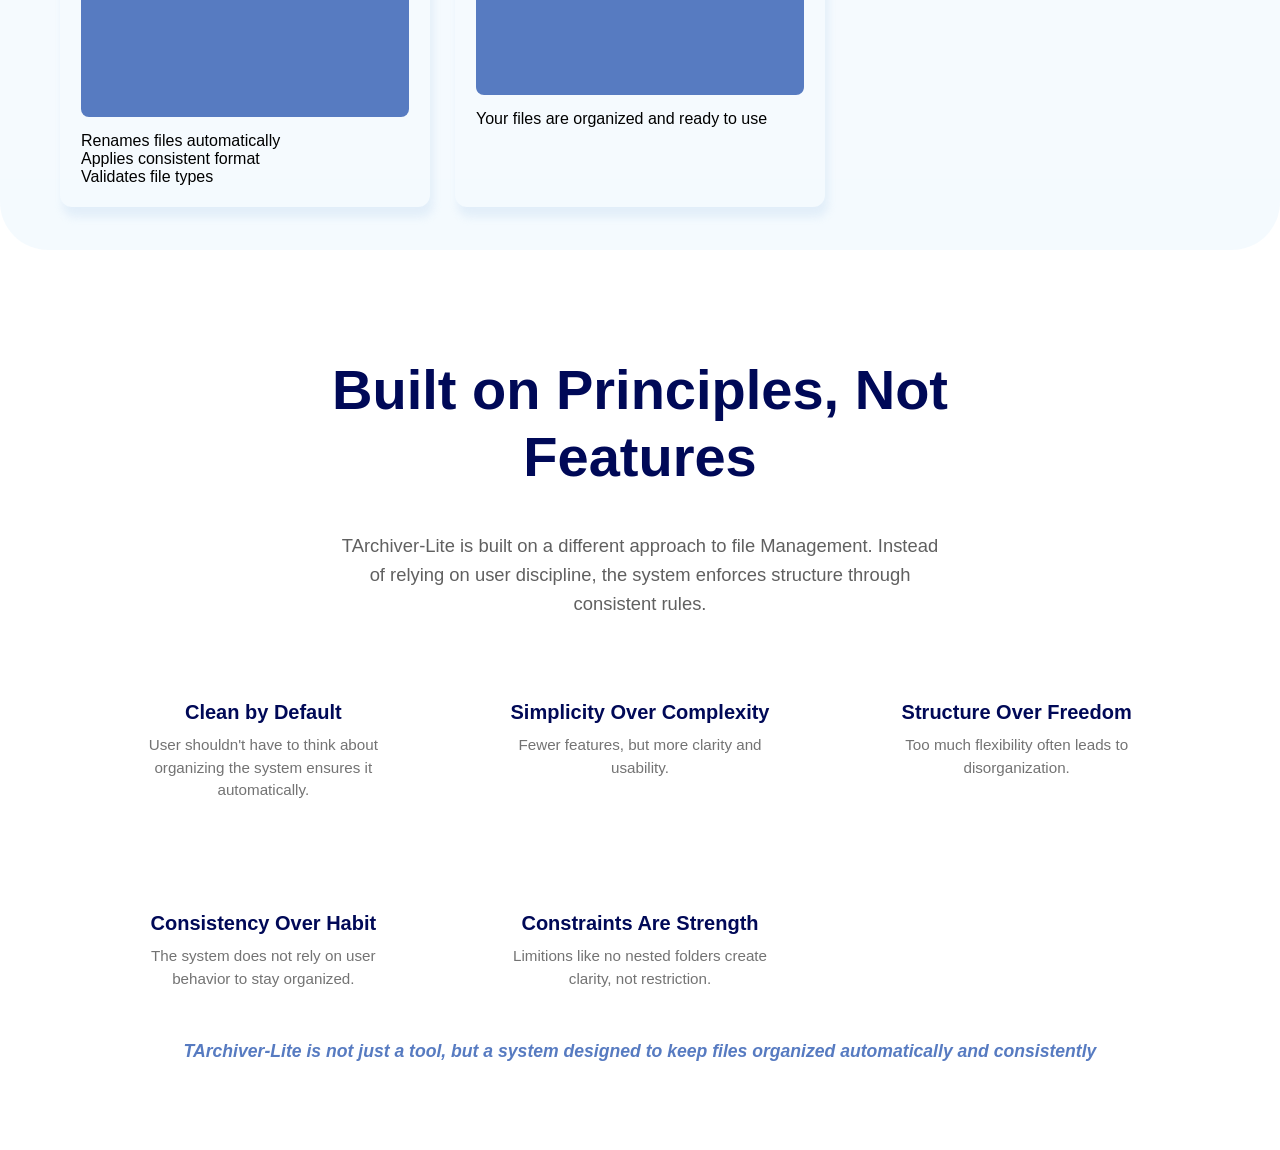
==== commit d9842bbc: "Merge pull request #5 from IhsanNuryansyah/update_philosophy update philosophy" ====
--- a/index.html
+++ b/index.html
@@ -1,215 +1,213 @@
 <!doctype html>
 <html lang="en">
-
-<head>
-  <meta charset="UTF-8" />
-  <meta name="viewport" content="width=device-width, initial-scale=1.0" />
-  <title>TARCHIVER-LITE</title>
-  <link rel="stylesheet" href="assets/style.css" />
-</head>
-
-<body>
-  <header>
-    <nav>
-      <div class="logo">
-        <img src="assets/img/Logo_TArchiver_Lite-removebg-preview.png" alt="logo" />
-      </div>
-      <!-- menu untuk versi desktop -->
-      <ul class="desktop-menu">
-        <li><a href="#home">Home</a></li>
-        <li><a href="#features">Features</a></li>
-        <li><a href="#hiw">How it Works</a></li>
-        <li><a href="#philosophy">Philosophy</a></li>
-        <li><button>Get Started</button></li>
-      </ul>
-      <!-- Tombol Hamburger Menu -->
-      <div class="hamburger-menu">
-        <div class="bar"></div>
-        <div class="bar"></div>
-        <div class="bar"></div>
-      </div>
-
-      <!-- menu untuk versi mobile -->
-      <ul class="mobile-menu">
-        <li><a href="#home">Home</a></li>
-        <li><a href="#features">Features</a></li>
-        <li><a href="#hiw">How it Works</a></li>
-        <li><a href="#philosophy">Philosophy</a></li>
-        <li><button>Get Started</button></li>
-
-        <button class="close-btn">V</button>
-      </ul>
-    </nav>
-  </header>
-
-  <main>
-    <section id="home">
-      <div class="container-home">
-        <div class="hero-content">
-          <h1 class="title">Clean, Consistent, Effortless File Management</h1>
-          <p class="subtitle">
-            TArchiver-Lite helps you organize files automatically through
-            structured naming and simplified folder systems.
-          </p>
-        </div>
-
-        <div class="cta">
-          <button class="btn-primary">Get Started</button>
-          <button class="btn-secondary">How it Works</button>
-        </div>
-
-        <div class="features-points">
-          <div class="feature-card">
-            <img src="assets/img/rename.svg" alt="" class="icon-placeholder" />
-            <h3>Automatic Naming</h3>
-            <p>Consistent organization without manual effort.</p>
-          </div>
-          <div class="feature-card">
-            <img src="assets/img/folder-open.svg" alt="" class="icon-placeholder" />
-            <h3>Simple Structure</h3>
-            <p>No-nested folder system for quick access.</p>
-          </div>
-          <div class="feature-card">
-            <img src="assets/img/swap-diagonal.svg" alt="" class="icon-placeholder" />
-            <h3>Effortless Flow</h3>
-            <p>Organize files automatically as you upload.</p>
+  <head>
+    <meta charset="UTF-8" />
+    <meta name="viewport" content="width=device-width, initial-scale=1.0" />
+    <title>TARCHIVER-LITE</title>
+    <!-- css -->
+    <link rel="stylesheet" href="assets/style.css" />
+
+    <!-- icon -->
+    <link href="https://cdn.boxicons.com/3.0.8/fonts/basic/boxicons.min.css" rel="stylesheet">
+  </head>
+
+  <body>
+    <header>
+      <nav>
+        <div class="logo">
+          <img
+            src="assets/img/Logo_TArchiver_Lite-removebg-preview.png"
+            alt="logo"
+          />
+        </div>
+        <!-- menu untuk versi desktop -->
+        <ul class="desktop-menu">
+          <li><a href="#home">Home</a></li>
+          <li><a href="#features">Features</a></li>
+          <li><a href="#hiw">How it Works</a></li>
+          <li><a href="#philosophy">Philosophy</a></li>
+          <li><button>Get Started</button></li>
+        </ul>
+        <!-- Tombol Hamburger Menu -->
+        <div class="hamburger-menu">
+          <div class="bar"></div>
+          <div class="bar"></div>
+          <div class="bar"></div>
+        </div>
+
+        <!-- menu untuk versi mobile -->
+        <ul class="mobile-menu">
+          <li><a href="#home">Home</a></li>
+          <li><a href="#features">Features</a></li>
+          <li><a href="#hiw">How it Works</a></li>
+          <li><a href="#philosophy">Philosophy</a></li>
+          <li><button>Get Started</button></li>
+
+          <button class="close-btn">V</button>
+        </ul>
+      </nav>
+    </header>
+
+    <main>
+      <section id="home">
+        <div class="container-home">
+          <div class="hero-content">
+            <h1 class="title">Clean, Consistent, Effortless File Management</h1>
+            <p class="subtitle">
+              TArchiver-Lite helps you organize files automatically through
+              structured naming and simplified folder systems.
+            </p>
+          </div>
+
+          <div class="cta">
+            <button class="btn-primary">Get Started</button>
+            <button class="btn-secondary">How it Works</button>
+          </div>
+
+          <div class="features-points">
+            <div class="feature-card">
+              <img
+                src="assets/img/rename.svg"
+                alt=""
+                class="icon-placeholder"
+              />
+              <h3>Automatic Naming</h3>
+              <p>Consistent organization without manual effort.</p>
+            </div>
+            <div class="feature-card">
+              <img
+                src="assets/img/folder-open.svg"
+                alt=""
+                class="icon-placeholder"
+              />
+              <h3>Simple Structure</h3>
+              <p>No-nested folder system for quick access.</p>
+            </div>
+            <div class="feature-card">
+              <img
+                src="assets/img/swap-diagonal.svg"
+                alt=""
+                class="icon-placeholder"
+              />
+              <h3>Effortless Flow</h3>
+              <p>Organize files automatically as you upload.</p>
+            </div>
           </div>
         </div>
       </section>
-    <section id="features" class="container">
-        <div class="features-grid">
-          <div class="card">
-            <div class="icon"><i class="fas fa-file-signature"></i></div>
-            <h3>Automatic Naming</h3>
-            <p>Setiap file yang diunggah otomatis dinamai berdasarkan folder dan tanggal.</p>
-            <span class="example">01_TUGAS_2026-04-14.pdf</span>
-          </div>
-
-          <div class="card">
-            <div class="icon"><i class="fas fa-folder-open"></i></div>
-            <h3>Simple Structure</h3>
-            <p>Tanpa folder bertingkat. Struktur flat untuk akses lebih cepat dan navigasi tanpa bingung.</p>
-          </div>
-
-          <div class="card">
-            <div class="icon"><i class="fas fa-filter"></i></div>
-            <h3>File Type Rules</h3>
-            <p>Kontrol penuh atas jenis file di setiap folder. Cegah konten berantakan secara otomatis.</p>
-          </div>
-
-          <div class="card">
-            <div class="icon"><i class="fas fa-shield-alt"></i></div>
-            <h3>Focused & Secure</h3>
-            <p>Tanpa fitur berbagi yang tidak perlu. Lebih aman, lebih ringan, dan tetap privat.</p>
-          </div>
-
-          <div class="card">
-            <div class="icon"><i class="fas fa-database"></i></div>
-            <h3>Backup Support</h3>
-            <p>Keamanan data prioritas utama. Sistem cadangan terintegrasi memastikan file Anda aman.</p>
+      <section id="features"></section>
+
+      <!-- How It Works -->
+      <section id="hiw">
+        <h1 class="title">How It Works</h1>
+
+        <div class="container-hiw">
+          <div class="card-hiw">
+            <h3 class="title-card">Step 1 - <span>Create Folder</span></h3>
+            <img class="img-hiw" alt="pictures" />
+            <p>Create a folder based on your needs</p>
+          </div>
+
+          <div class="card-hiw">
+            <h3 class="title-card">Step 2 - <span>Set Rules</span></h3>
+            <img class="img-hiw" alt="pictures" />
+            <p>Define allowed file types for the folder</p>
+          </div>
+
+          <div class="card-hiw">
+            <h3 class="title-card">Step 3 - <span>Upload Files</span></h3>
+            <img class="img-hiw" alt="pictures" />
+            <p>Upload files into the selected folder</p>
+          </div>
+
+          <div class="card-hiw">
+            <h3 class="title-card">
+              Step 4 - <span>System Processes Automatically</span>
+            </h3>
+            <img class="img-hiw" alt="pictures" />
+            <ol>
+              <li>
+                <p>Renames files automatically</p>
+              </li>
+              <li>
+                <p>Applies consistent format</p>
+              </li>
+              <li>
+                <p>Validates file types</p>
+              </li>
+            </ol>
+          </div>
+
+          <div class="card-hiw">
+            <h3 class="title-card">Step 5 - <span>Success</span></h3>
+            <img class="img-hiw" alt="pictures" />
+            <p>Your files are organized and ready to use</p>
           </div>
         </div>
       </section>
 
-      <section id="hiw"></section>
-      <section id="philosophy"></section>
+      <!-- section philosophy -->
+      <section id="philosophy">
+        <div class="container-philosophy">
+          <!-- Hero Philosophy -->
+          <div class="hero-philosophy">
+            <h1 class="title">Built on Principles, Not Features</h1>
+            <p class="subtitle">
+              TArchiver-Lite is built on a different approach to file
+              Management. Instead of relying on user discipline, the system
+              enforces structure through consistent rules.
+            </p>
+          </div>
+
+          <!-- Core Principles -->
+          <div class="feature-philosophy">
+            <div class="philosophy-card">
+              <i class="bx bx-brush-sparkles icon" style="color: #000957"></i>
+              <h3>Clean by Default</h3>
+              <p>
+                User shouldn't have to think about organizing the system ensures
+                it automatically.
+              </p>
+            </div>
+            <div class="philosophy-card">
+              <i class="bx bx-sparkles-alt icon" style="color: #000957"></i>
+              <h3>Simplicity Over Complexity</h3>
+              <p>Fewer features, but more clarity and usability.</p>
+            </div>
+            <div class="philosophy-card">
+              <i class="bx bx-grid icon" style="color: #000957"></i>
+              <h3>Structure Over Freedom</h3>
+              <p>Too much flexibility often leads to disorganization.</p>
+            </div>
+            <div class="philosophy-card">
+              <i class="bx bx-infinite icon" style="color: #000957"></i>
+              <h3>Consistency Over Habit</h3>
+              <p>
+                The system does not rely on user behavior to stay organized.
+              </p>
+            </div>
+            <div class="philosophy-card">
+              <i class="bx bx-check-shield icon" style="color: #000957"></i>
+              <h3>Constraints Are Strength</h3>
+              <p>
+                Limitions like no nested folders create clarity, not
+                restriction.
+              </p>
+            </div>
+          </div>
+
+          <!-- Closing -->
+          <div class="closing-philosophy">
+            <p>
+              TArchiver-Lite is not just a tool, but a system designed to keep
+              files organized automatically and consistently
+            </p>
+          </div>
+        </div>
+      </section>
     </main>
 
-    <!-- How It Works -->
-    <section id="hiw">
-      <h1 class="title">How It Works</h1>
-
-      <div class="container-hiw">
-        <div class="card-hiw">
-          <h3 class="title-card">Step 1 - <span>Create Folder</span></h3>
-          <img class="img-hiw" alt="pictures">
-          <p>Create a folder based on your needs</p>
-        </div>
-
-        <div class="card-hiw">
-          <h3 class="title-card">Step 2 - <span>Set Rules</span></h3>
-          <img class="img-hiw" alt="pictures">
-          <p>Define allowed file types for the folder</p>
-        </div>
-
-        <div class="card-hiw">
-          <h3 class="title-card">Step 3 - <span>Upload Files</span></h3>
-          <img class="img-hiw" alt="pictures">
-          <p>Upload files into the selected folder</p>
-        </div>
-
-        <div class="card-hiw">
-          <h3 class="title-card">Step 4 - <span>System Processes Automatically</span></h3>
-          <img class="img-hiw" alt="pictures">
-          <ol>
-            <li>
-              <p>Renames files automatically</p>
-            </li>
-            <li>
-              <p>Applies consistent format</p>
-            </li>
-            <li>
-              <p>Validates file types</p>
-            </li>
-          </ol>
-        </div>
-
-        <div class="card-hiw">
-          <h3 class="title-card">Step 5 - <span>Success</span></h3>
-          <img class="img-hiw" alt="pictures">
-          <p>Your files are organized and ready to use</p>
-        </div>
-      </div>
-    </section>
-
-
-
-    <section id="philosophy">
-      <div class="container-philosophy">
-
-        <!-- Hero Philosophy -->
-        <div class="hero-philosophy">
-          <h1 class="title">Built on Principles, Not Features</h1>
-          <p class="subtitle">TArchiver-Lite is built on a different approach to file Management.
-            Instead of relying on user discipline, the system enforces structure through consistent rules.
-          </p>
-        </div>
-
-        <!-- Core Principles -->
-        <div class="feature-philosophy">
-          <div class="philosophy-card">
-            <h3>Clean by Default</h3>
-            <p>User shouldn't have to think about organizing the system ensures it automatically.</p>
-          </div>
-          <div class="philosophy-card">
-            <h3>Simplicity Over Complexity</h3>
-            <p>Fewer features, but more clarity and usability.</p>
-          </div>
-          <div class="philosophy-card">
-            <h3>Structure Over Freedom</h3>
-            <p>Too much flexibility often leads to disorganization.</p>
-          </div>
-          <div class="philosophy-card">
-            <h3>Consistency Over Habit</h3>
-            <p>The system does not rely on user behavior to stay organized.</p>
-          </div>
-          <div class="philosophy-card">
-            <h3>Constraints Are Strength</h3>
-            <p>Limitions like no nested folders create clarity, not restriction.</p>
-          </div>
-        </div>
-
-        <!-- Closing -->
-        <div class="closing-philosophy">
-          <p>TArchiver-Lite is not just a tool, but a system designed to keep files organized automatically and
-            consistently</p>
-        </div>
-      </div>
-    </section>
-  </main>
-
-  <footer></footer>
-  <script src="assets/script.js"></script>
-</body>
-
-</html>+    <footer></footer>
+    <script src="assets/script.js"></script>
+  </body>
+</html>
--- a/assets/style.css
+++ b/assets/style.css
@@ -189,57 +189,8 @@
   justify-content: center;
   margin-bottom: 65px;
 }
-/* --- SECTION: FEATURES GRID --- */
-.container {
-    padding: 60px 5%;
-}
-
-.features-grid {
-    display: grid;
-    grid-template-columns: repeat(auto-fit, minmax(280px, 1fr));
-    gap: 25px;
-}
-
-.card {
-    background: white;
-    padding: 30px;
-    border-radius: 12px;
-    box-shadow: 0 4px 15px rgba(0,0,0,0.05);
-    transition: transform 0.3s ease;
-    text-align: left;
-}
-
-.card:hover {
-    transform: translateY(-5px);
-}
-
-.card .icon {
-    font-size: 2rem;
-    color: #007bff;
-    margin-bottom: 15px;
-}
-
-.card h3 {
-    margin-bottom: 10px;
-    font-size: 1.4rem;
-}
-
-.card p {
-    color: #666;
-    font-size: 0.95rem;
-}
-
-.card .example {
-    display: inline-block;
-    margin-top: 15px;
-    padding: 4px 8px;
-    background: #eef2f7;
-    border-radius: 4px;
-    font-family: monospace;
-    font-size: 0.85rem;
-    color: #444;
-}
-.cta button{
+
+.cta button {
   padding: 12px 24px;
   cursor: pointer;
   font-weight: 600;
@@ -315,14 +266,20 @@
   align-items: center;
 }
 
+.icon{
+  font-size: 40px;
+  margin-bottom: 20px;
+  border-radius: 8px;
+}
+
 .philosophy-card h3 {
   margin-bottom: 10px;
   font-size: 1.25rem;
   color: var(--primary-color);
 }
 
-/* section#philosophy {
-  background-color: rgb(213, 224, 248);
+/* section#philosophy{
+  background-color: rgb(236, 235, 235);
 } */
 .philosophy-card p {
   font-size: 0.95rem;
@@ -331,8 +288,14 @@
   color: #393939;
 }
 
+.closing-philosophy{
+  padding: 20px;
+  margin-bottom: 10px;
+}
+
 .closing-philosophy p {
   font-size: 1.1rem;
+  font-weight: bold;
   font-style: italic;
   color: var(--hover-color);
 }
@@ -444,5 +407,3 @@
     font-size: 1.8rem;
   }
 }
-
-
